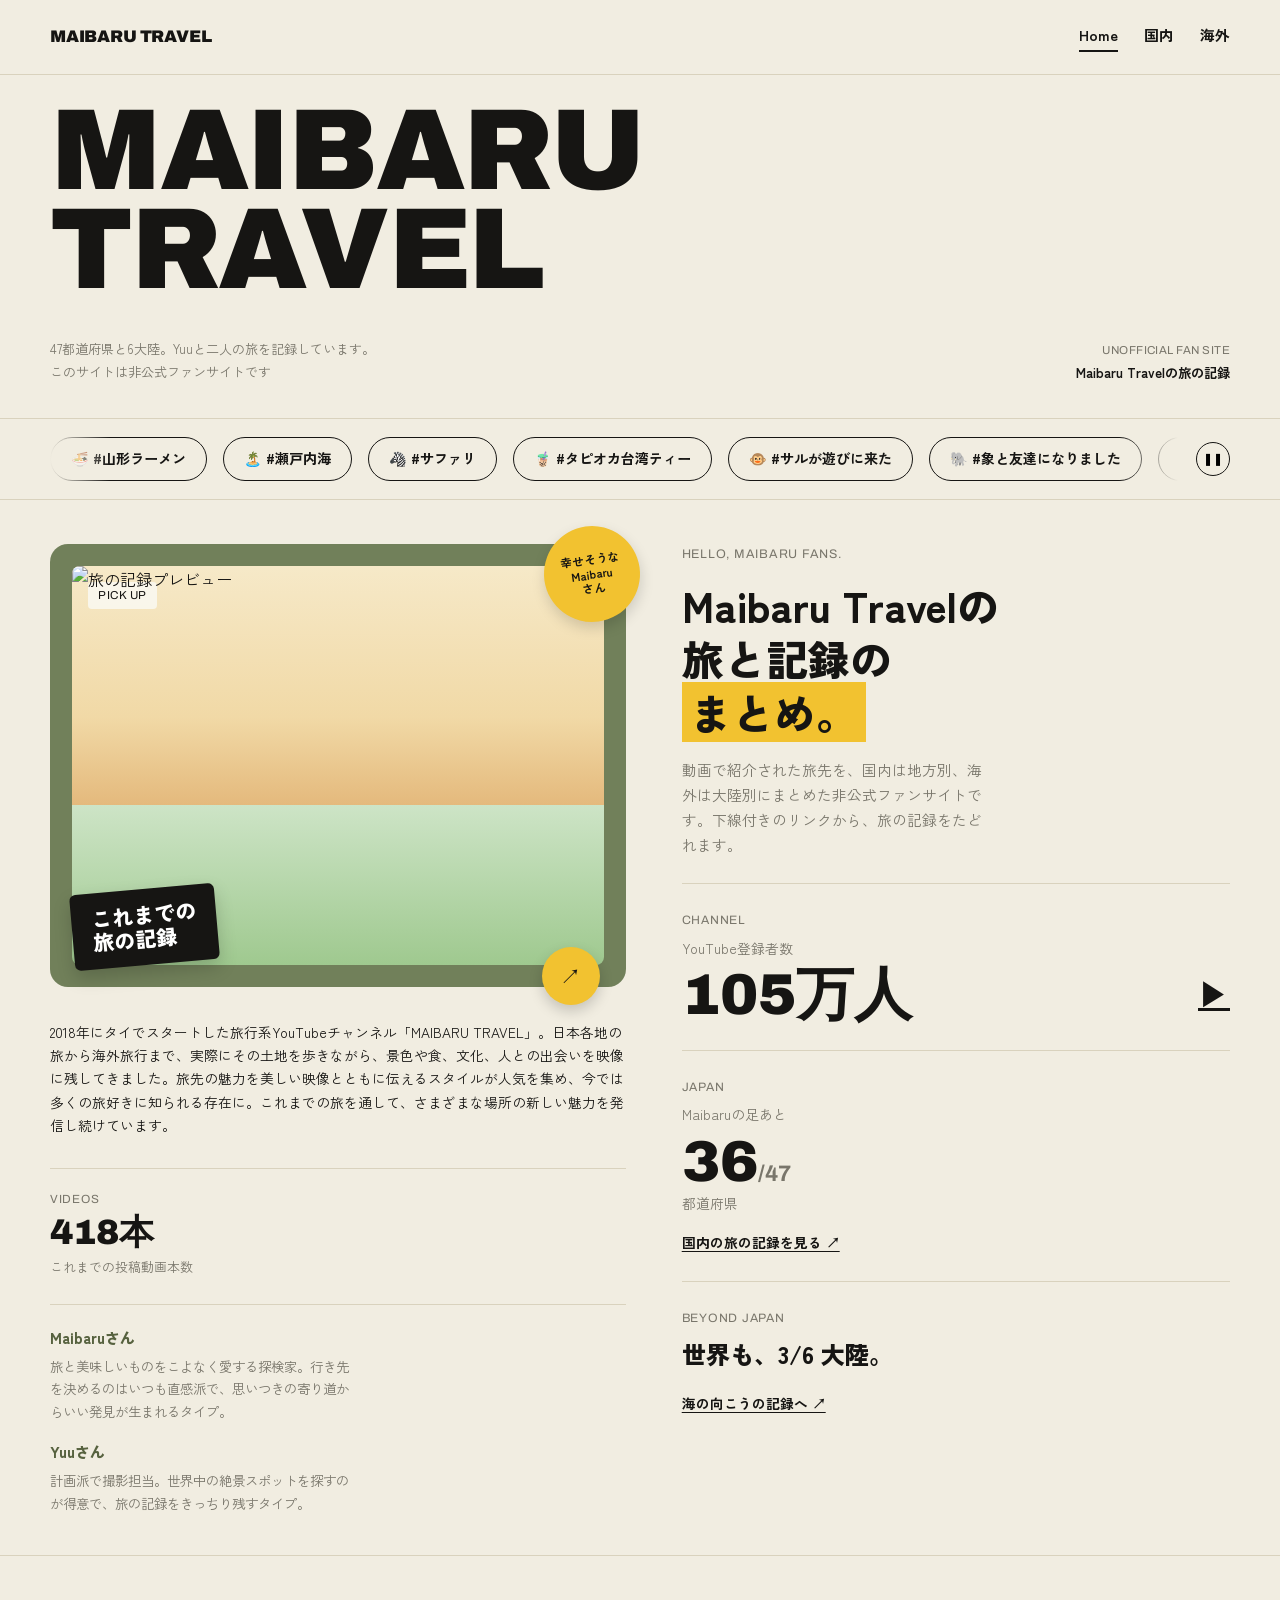
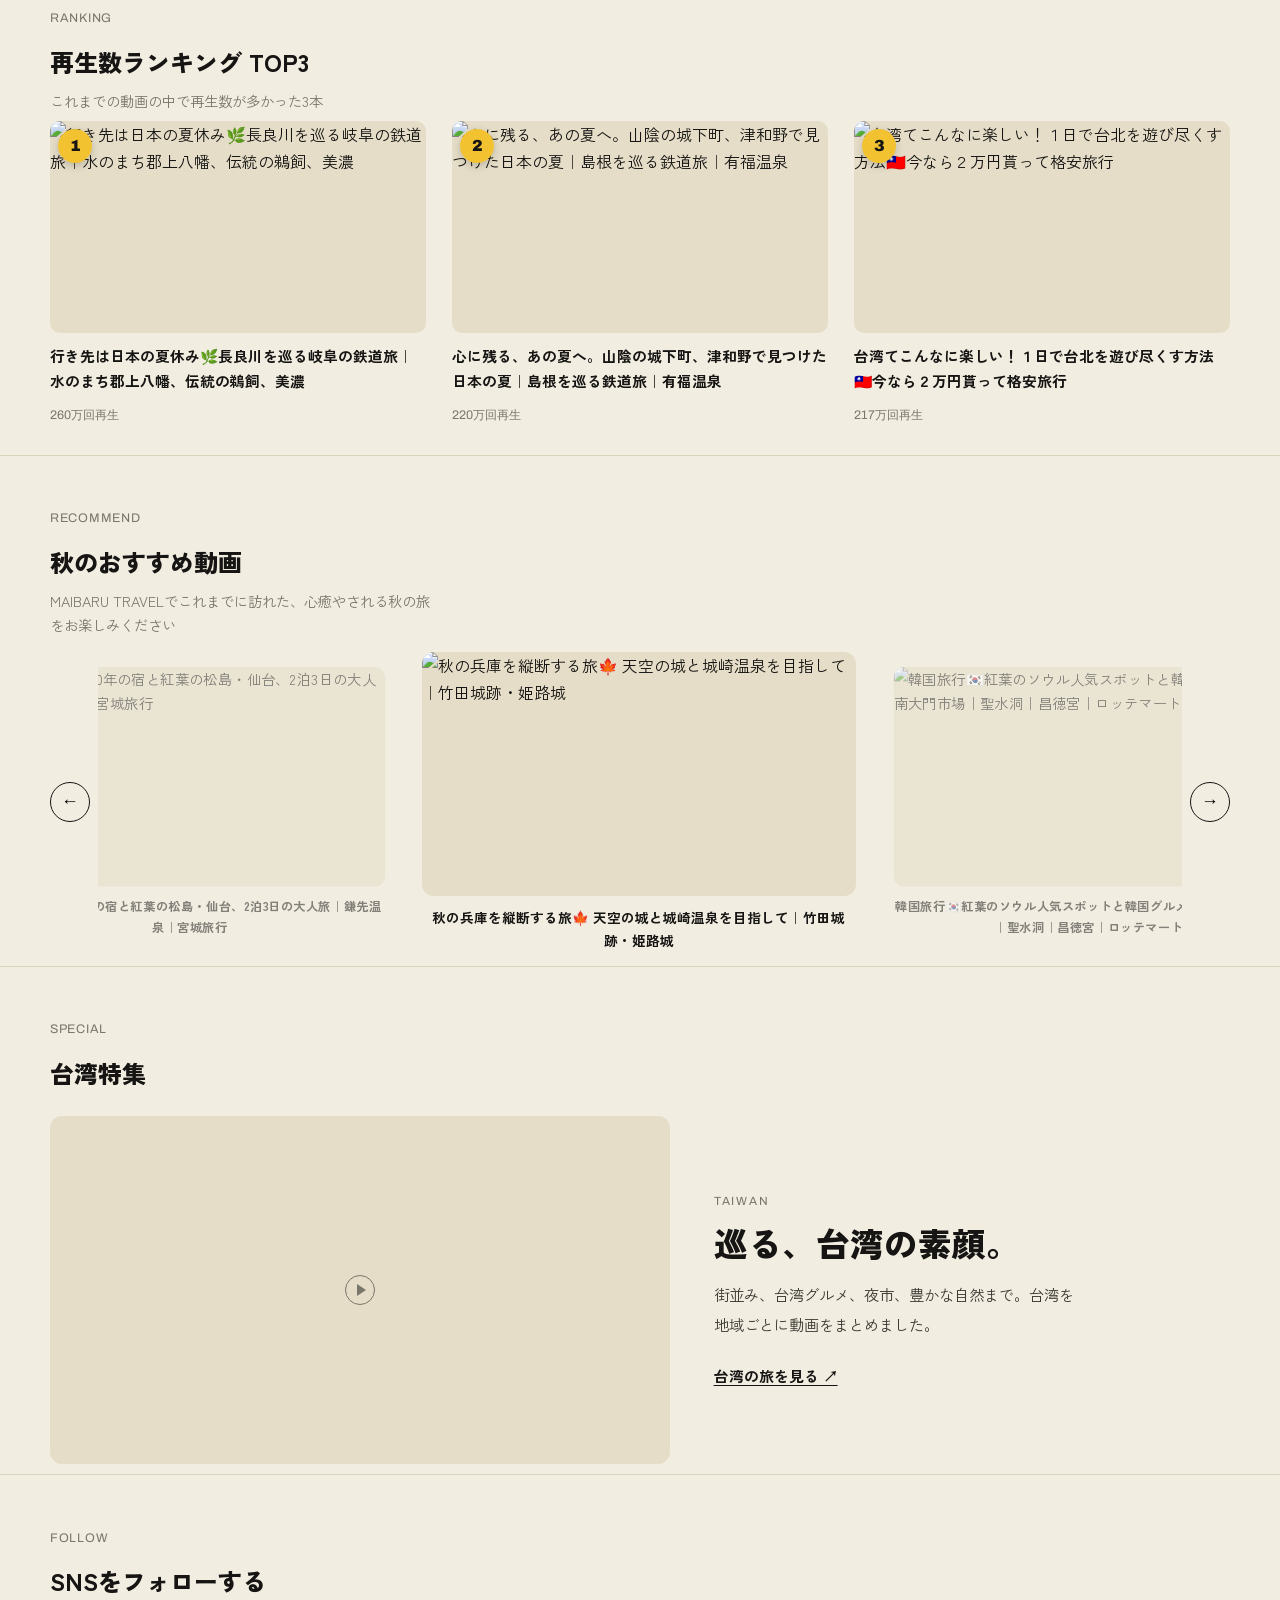
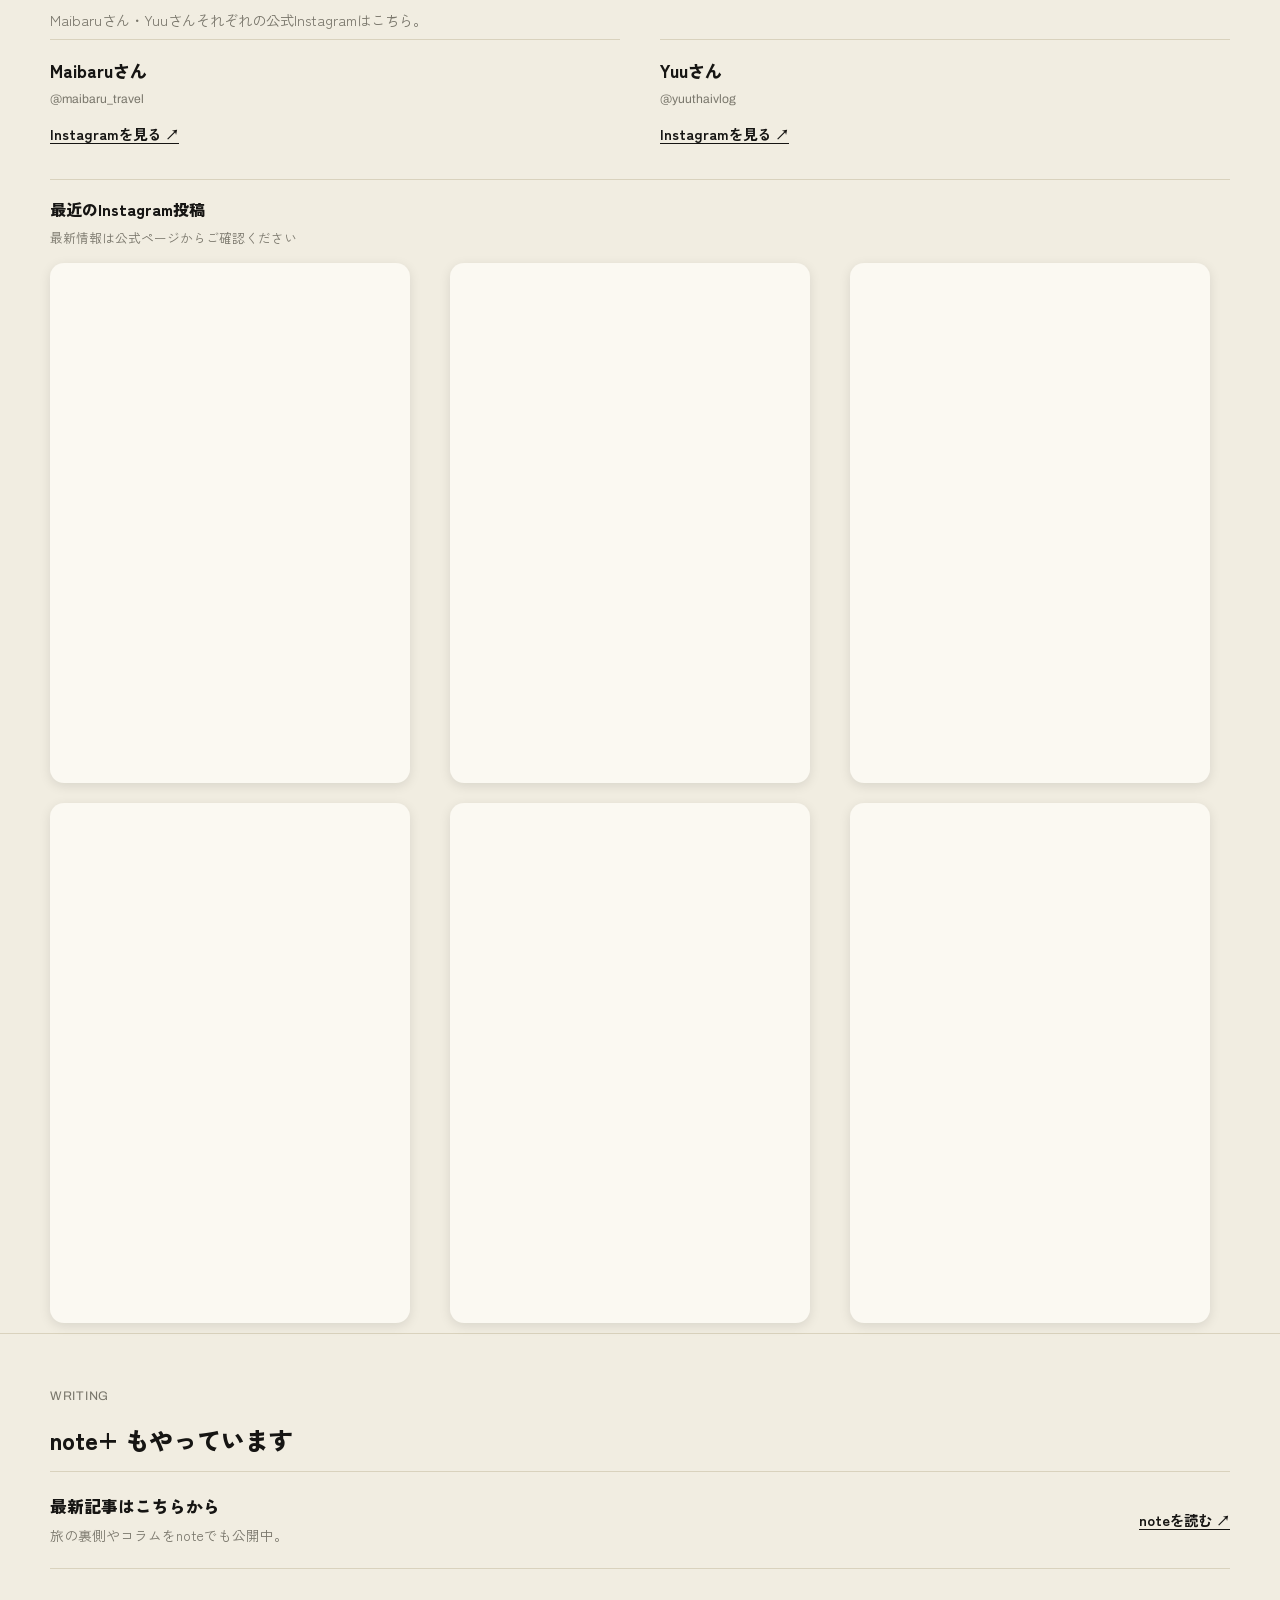
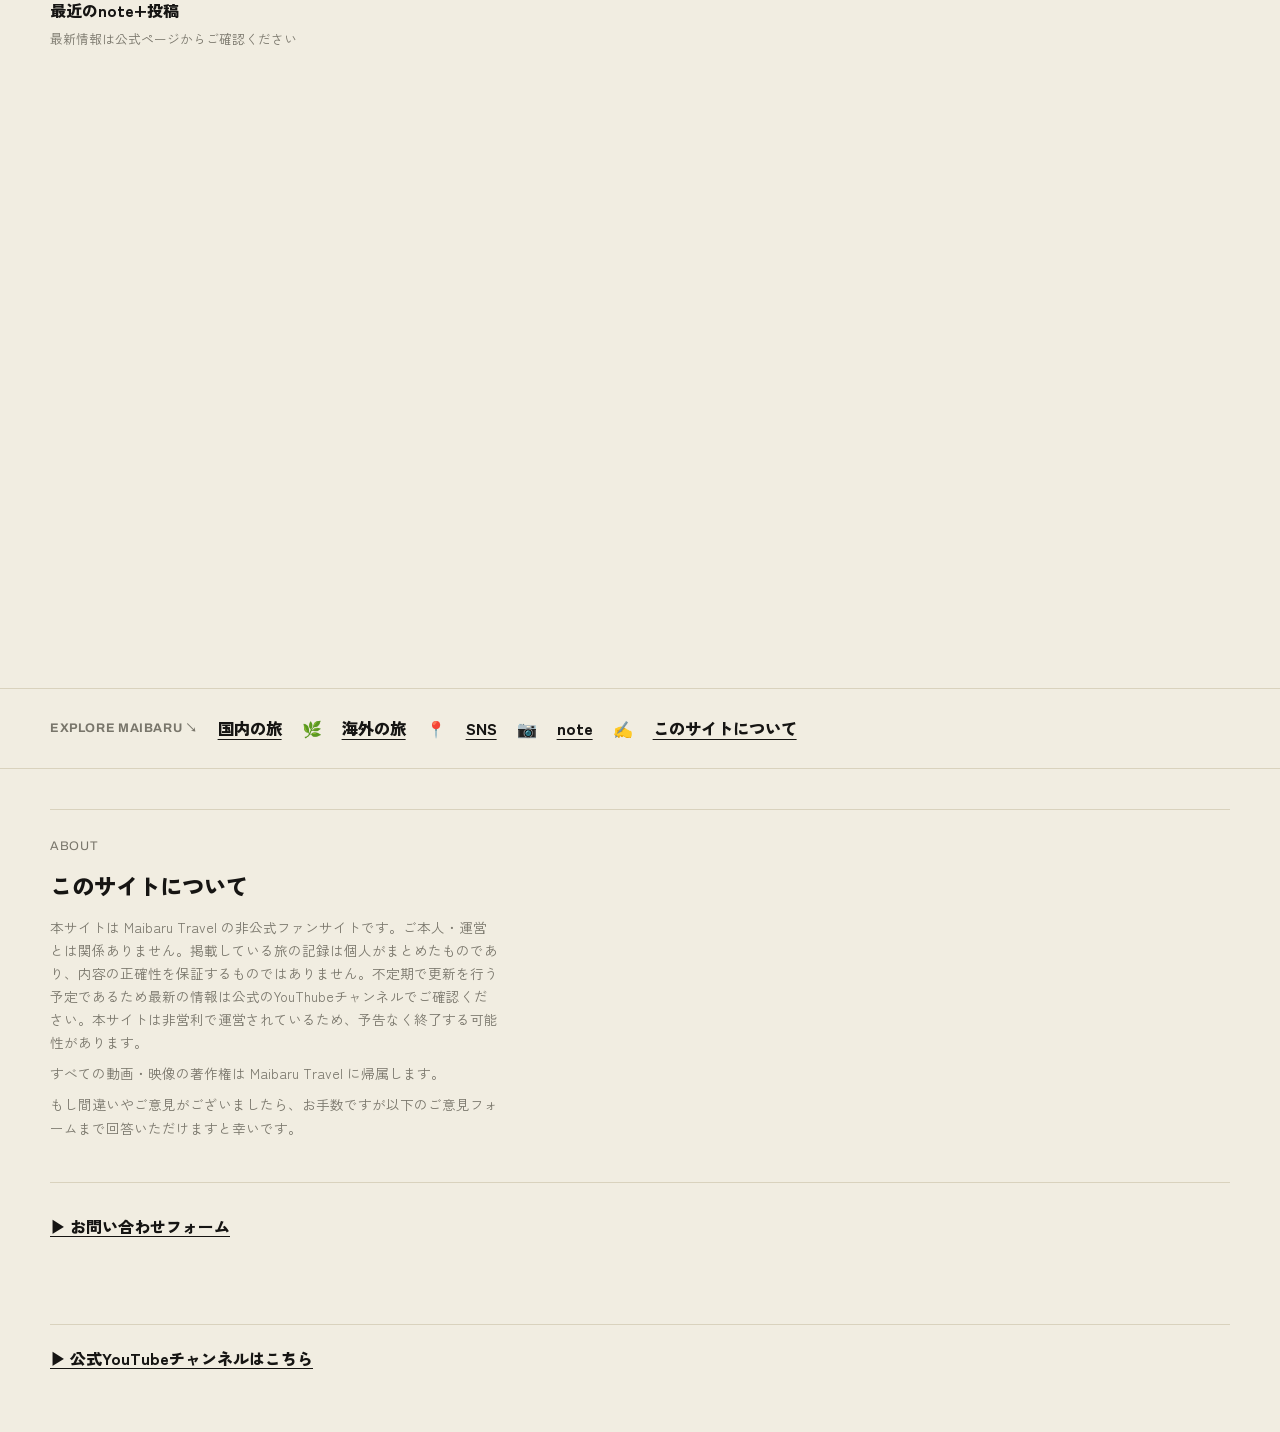
==== index.html @ 555cb186 "Add files via upload" ====
<!DOCTYPE html>
<html lang="ja">
<head>
<meta charset="UTF-8">
<meta name="viewport" content="width=device-width, initial-scale=1">
<title>MAIBARU TRAVEL｜非公式ファンサイト・旅の記録</title>
<link rel="preconnect" href="https://fonts.googleapis.com">
<link href="https://fonts.googleapis.com/css2?family=Archivo:wght@400;500;700;900&family=Zen+Kaku+Gothic+New:wght@400;500;700;900&display=swap" rel="stylesheet">
<link rel="stylesheet" href="style.css">
</head>
<body>

<div class="wrap sitebar">
  <a href="index.html" class="site-logo">MAIBARU TRAVEL</a>
  <nav class="site-links">
    <a href="index.html" class="active">Home</a>
    <a href="japan.html">国内</a>
    <a href="world.html">海外</a>
  </nav>
</div>
<hr class="rule">

<div class="wrap topbar">
  <h1 class="wordmark">MAIBARU<br>TRAVEL</h1>
  <div class="topbar-meta">
    <p>47都道府県と6大陸。Yuuと二人の旅を記録しています。<br>このサイトは非公式ファンサイトです</p>
    <p class="unofficial">UNOFFICIAL FAN SITE<b>Maibaru Travelの旅の記録</b></p>
  </div>
</div>
<hr class="rule">

<div class="wrap ticker-wrap">
  <div class="ticker-viewport">
    <div class="ticker-track" id="tickerTrack"></div>
  </div>
  <button class="ticker-pause" id="tickerPause" aria-label="スクロール一時停止">❚❚</button>
</div>
<hr class="rule">

<div class="wrap hero-grid">
  <div class="photo-col">
    <div class="photo-card">
      <div class="photo-illustration" id="heroMedia">
        <span class="photo-caption en">EXAMPLE / サンプル</span>
        <svg viewBox="0 0 400 300" xmlns="http://www.w3.org/2000/svg">
          <circle cx="330" cy="55" r="30" fill="#F6D77A" opacity=".9"/>
          <path d="M0,210 L70,150 L140,200 L210,140 L280,195 L400,150 L400,300 L0,300 Z" fill="#8FBD82"/>
          <path d="M0,235 L90,190 L180,230 L260,180 L400,220 L400,300 L0,300 Z" fill="#79A96C"/>
          <g transform="translate(70,90) rotate(18)">
            <path d="M0,10 L60,0 L90,4 L60,20 L0,10 Z" fill="#3A3A34"/>
            <path d="M30,6 L30,-14 L38,0 Z" fill="#3A3A34"/>
          </g>
          <path d="M75,96 C140,60 220,70 280,110" stroke="#3A3A34" stroke-width="2" stroke-dasharray="4 6" fill="none"/>
        </svg>
      </div>
      <span class="photo-tag">これまでの<br>旅の記録</span>
      <span class="photo-badge">幸せそうな<br>Maibaru<br>さん</span>
      <a class="photo-arrow" href="https://www.youtube.com/c/maibaru" target="_blank" rel="noopener">↗</a>
    </div>
    <p class="photo-link">2018年にタイでスタートした旅行系YouTubeチャンネル「MAIBARU TRAVEL」。日本各地の旅から海外旅行まで、実際にその土地を歩きながら、景色や食、文化、人との出会いを映像に残してきました。旅先の魅力を美しい映像とともに伝えるスタイルが人気を集め、今では多くの旅好きに知られる存在に。これまでの旅を通して、さまざまな場所の新しい魅力を発信し続けています。</p>

    <div class="fun-fact">
      <p class="fun-fact-kicker en">VIDEOS</p>
      <p class="fun-fact-num"><span id="videoCountDisplay" class="en">0</span></p>
      <p class="fun-fact-desc">これまでの投稿動画本数</p>
    </div>

    <div class="profile-block">
      <div class="profile-person">
        <p class="profile-name">Maibaruさん</p>
        <p class="profile-bio">旅と美味しいものをこよなく愛する探検家。行き先を決めるのはいつも直感派で、思いつきの寄り道からいい発見が生まれるタイプ。</p>
      </div>
      <div class="profile-person">
        <p class="profile-name">Yuuさん</p>
        <p class="profile-bio">計画派で撮影担当。世界中の絶景スポットを探すのが得意で、旅の記録をきっちり残すタイプ。</p>
      </div>
    </div>
  </div>

  <div class="hero-copy">
    <p class="eyebrow en">HELLO, MAIBARU FANS.</p>
    <h1>Maibaru Travelの<br>旅と記録の<br><mark>まとめ。</mark></h1>
    <p class="desc">動画で紹介された旅先を、国内は地方別、海外は大陸別にまとめた非公式ファンサイトです。下線付きのリンクから、旅の記録をたどれます。</p>
    <hr class="rule">
    <div class="stat-row">
      <div>
        <p class="stat-kicker en">CHANNEL</p>
        <p class="stat-sub">YouTube登録者数</p>
        <p class="stat-num" id="subscriberDisplay">-</p>
      </div>
      <a class="big-arrow en" href="https://www.youtube.com/c/maibaru" target="_blank" rel="noopener">▶</a>
    </div>
    <hr class="rule">
    <div class="stat-row">
      <div>
        <p class="stat-kicker en">JAPAN</p>
        <p class="stat-sub">Maibaruの足あと</p>
        <p class="stat-num"><span id="statPref">0</span><span class="stat-num-sub">/47</span></p>
        <p class="stat-unit">都道府県</p>
        <a class="stat-link" href="japan.html">国内の旅の記録を見る ↗</a>
      </div>
    </div>
    <hr class="rule">
    <div class="stat-row">
      <div>
        <p class="stat-kicker en">BEYOND JAPAN</p>
        <p class="stat-line">世界も、<span id="statContinent">0</span>/<span id="continentTotal">6</span> 大陸。</p>
        <a class="stat-link" href="world.html">海の向こうの記録へ ↗</a>
      </div>
    </div>
  </div>
</div>

<hr class="rule">
<div class="wrap" id="ranking" style="padding:40px 0 10px;">
  <p class="kicker en" style="font-family:'Archivo',sans-serif;font-size:.78rem;letter-spacing:.06em;color:var(--muted);">RANKING</p>
  <h2 style="font-weight:900;font-size:1.5rem;margin:8px 0 6px;">再生数ランキング TOP3</h2>
  <p style="font-size:.9rem;color:var(--muted);max-width:48ch;margin:0;">これまでの動画の中で再生数が多かった3本</p>
  <div class="ranking-grid" id="rankingGrid"></div>
</div>

<hr class="rule">
<div class="wrap" id="recommend" style="padding:40px 0 10px;">
  <p class="kicker en" style="font-family:'Archivo',sans-serif;font-size:.78rem;letter-spacing:.06em;color:var(--muted);">RECOMMEND</p>
  <h2 style="font-weight:900;font-size:1.5rem;margin:8px 0 6px;">秋のおすすめ動画</h2>
  <p style="font-size:.9rem;color:var(--muted);max-width:48ch;margin:0 0 4px;">MAIBARU TRAVELでこれまでに訪れた、心癒やされる秋の旅をお楽しみください</p>
  <div class="carousel">
    <button class="car-btn" id="carPrev" aria-label="前の動画へ">←</button>
    <div class="car-viewport"><div class="car-track" id="carTrack"></div></div>
    <button class="car-btn" id="carNext" aria-label="次の動画へ">→</button>
  </div>
</div>

<hr class="rule">
<div class="wrap" id="feature" style="padding:40px 0 10px;">
  <p class="kicker en" style="font-family:'Archivo',sans-serif;font-size:.78rem;letter-spacing:.06em;color:var(--muted);">SPECIAL</p>
  <h2 id="featureHeading" style="font-weight:900;font-size:1.5rem;margin:8px 0 6px;">台湾特集</h2>
  <a class="feature-card" id="featureCard" href="taiwan.html">
    <div class="feature-media" id="featureMedia"></div>
    <div class="feature-body">
      <p class="feature-kicker en">TAIWAN</p>
      <p class="feature-title" id="featureTitle"></p>
      <p class="feature-desc" id="featureDesc"></p>
      <span class="feature-cta" id="featureCta">台湾の旅を見る ↗</span>
    </div>
  </a>
</div>

<hr class="rule">
<div class="wrap" id="sns" style="padding:40px 0 10px;">
  <p class="kicker en" style="font-family:'Archivo',sans-serif;font-size:.78rem;letter-spacing:.06em;color:var(--muted);">FOLLOW</p>
  <h2 style="font-weight:900;font-size:1.5rem;margin:8px 0 6px;">SNSをフォローする</h2>
  <p style="font-size:.9rem;color:var(--muted);max-width:48ch;margin:0;">Maibaruさん・Yuuさんそれぞれの公式Instagramはこちら。</p>
  <div class="sns-row">
    <div class="sns-person">
      <p class="sns-name">Maibaruさん</p>
      <p class="sns-handle en">@maibaru_travel</p>
      <a class="sns-link" href="https://www.instagram.com/maibaru_travel/?hl=ja" target="_blank" rel="noopener">Instagramを見る ↗</a>
    </div>
    <div class="sns-person">
      <p class="sns-name">Yuuさん</p>
      <p class="sns-handle en">@yuuthaivlog</p>
      <a class="sns-link" href="https://www.instagram.com/yuuthaivlog/?hl=ja" target="_blank" rel="noopener">Instagramを見る ↗</a>
    </div>
  </div>

  <hr class="rule" style="margin:28px 0 16px;">
  <p style="font-weight:900;font-size:1rem;margin:0 0 4px;">最近のInstagram投稿</p>
  <p style="font-size:.8rem;color:var(--muted);margin:0 0 14px;">最新情報は公式ページからご確認ください</p>
  <div id="igPosts" class="ig-grid"></div>
</div>

<hr class="rule">
<div class="wrap" id="note" style="padding:40px 0 10px;">
  <p class="kicker en" style="font-family:'Archivo',sans-serif;font-size:.78rem;letter-spacing:.06em;color:var(--muted);">WRITING</p>
  <h2 style="font-weight:900;font-size:1.5rem;margin:8px 0 6px;">note+ もやっています</h2>
  <div class="note-block">
    <div>
      <p class="note-title">最新記事はこちらから</p>
      <p class="note-desc" id="noteDesc">旅の裏側やコラムをnoteでも公開中。</p>
    </div>
    <a class="note-cta" id="noteLink" href="https://note.com/maibaru55" target="_blank" rel="noopener">noteを読む ↗</a>
  </div>

  <p style="font-weight:900;font-size:1rem;margin:28px 0 4px;">最近のnote+投稿</p>
  <p style="font-size:.8rem;color:var(--muted);margin:0 0 14px;">最新情報は公式ページからご確認ください</p>
  <div id="notePosts" style="display:flex;flex-direction:column;gap:14px;"></div>
</div>

<hr class="rule">
<div class="wrap footer-nav">
  <span class="explore">EXPLORE MAIBARU ↘</span>
  <a href="japan.html">国内の旅</a><span class="dot">🌿</span>
  <a href="world.html">海外の旅</a><span class="dot">📍</span>
  <a href="#sns">SNS</a><span class="dot">📷</span>
  <a href="#note">note</a><span class="dot">✍️</span>
  <a href="#about">このサイトについて</a>
</div>
<hr class="rule">



<div class="wrap about-block" id="about">
  <hr class="rule" style="margin-bottom:26px;">
  <p class="en" style="font-family:'Archivo',sans-serif;font-size:.78rem;letter-spacing:.06em;color:var(--muted);">ABOUT</p>
  <h2 style="font-weight:900;font-size:1.4rem;margin:6px 0 12px;">このサイトについて</h2>
  <p>本サイトは Maibaru Travel の非公式ファンサイトです。ご本人・運営とは関係ありません。掲載している旅の記録は個人がまとめたものであり、内容の正確性を保証するものではありません。不定期で更新を行う予定であるため最新の情報は公式のYouThubeチャンネルでご確認ください。本サイトは非営利で運営されているため、予告なく終了する可能性があります。</p>
  <p>すべての動画・映像の著作権は Maibaru Travel に帰属します。</p>
  <p>もし間違いやご意見がございましたら、お手数ですが以下のご意見フォームまで回答いただけますと幸いです。<p>
</div>

<footer class="wrap site-footer">
  <hr class="rule" style="margin-bottom:30px;">
  <a class="official" href="https://forms.gle/ZWuy68pdvk6pm6pk9" target="_blank" rel="noopener">▶ お問い合わせフォーム</a>
</footer>

<footer class="wrap site-footer">
  <hr class="rule" style="margin-bottom:20px;">
  <a class="official" href="https://www.youtube.com/c/maibaru" target="_blank" rel="noopener">▶ 公式YouTubeチャンネルはこちら</a>
</footer>

<script src="data.js"></script>
<script src="app.js"></script>
<script async src="https://www.instagram.com/embed.js"></script>
</body>
</html>
---- style.css ----
:root{
  --bg:#F1EDE1;
  --card:#FBF9F2;
  --ink:#161513;
  --olive:#71805A;
  --olive-dark:#57623F;
  --yellow:#F2C230;
  --line:#D9D2BD;
  --muted:#79766B;
}
*{box-sizing:border-box;}
html{scroll-behavior:smooth;}
body{
  margin:0;
  background:var(--bg);
  color:var(--ink);
  font-family:'Zen Kaku Gothic New','Hiragino Sans',sans-serif;
  line-height:1.7;
  -webkit-font-smoothing:antialiased;
}
a{color:inherit;}
.wrap{max-width:1180px;margin:0 auto;padding:0 28px;}
hr.rule{border:none;border-top:1px solid var(--line);margin:0;}
.en{font-family:'Archivo',sans-serif;}

/* ---------- Site nav (all pages) ---------- */
.sitebar{
  display:flex;justify-content:space-between;align-items:center;
  padding:22px 0;flex-wrap:wrap;gap:10px;
}
.site-logo{
  font-family:'Archivo',sans-serif;font-weight:900;font-size:1.05rem;
  letter-spacing:-0.01em;text-decoration:none;
}
.site-links{display:flex;gap:26px;font-weight:700;font-size:.92rem;}
.site-links a{text-decoration:none;padding-bottom:3px;border-bottom:2px solid transparent;transition:transform .15s ease,border-color .2s ease,color .15s ease;display:inline-block;}
.site-links a.active{border-bottom-color:var(--ink);}
.site-links a:hover{color:var(--olive-dark);}
.site-links a:active{transform:scale(0.92);}

/* ---------- Top wordmark (home) ---------- */
.topbar{padding:26px 0 22px;}
.wordmark{
  font-family:'Archivo',sans-serif;font-weight:900;
  font-size:clamp(3rem,10vw,7.2rem);line-height:.86;letter-spacing:-0.02em;
  margin:0 0 26px;
}
.topbar-meta{
  display:flex;justify-content:space-between;align-items:flex-end;flex-wrap:wrap;gap:12px;
  font-size:.82rem;color:var(--muted);
}
.topbar-meta .unofficial{text-align:right;font-family:'Archivo',sans-serif;letter-spacing:.04em;font-size:.72rem;}
.topbar-meta .unofficial b{display:block;color:var(--ink);font-weight:700;letter-spacing:0;font-family:'Zen Kaku Gothic New',sans-serif;font-size:.82rem;margin-top:2px;}

/* ---------- Ticker ---------- */
.ticker-wrap{display:flex;align-items:center;gap:18px;padding:18px 0;}
.ticker-viewport{position:relative;overflow:hidden;flex:1;min-width:0;}
.ticker-viewport::before,.ticker-viewport::after{
  content:"";position:absolute;top:0;bottom:0;width:60px;z-index:2;pointer-events:none;
}
.ticker-viewport::before{left:0;background:linear-gradient(90deg,var(--bg),transparent);}
.ticker-viewport::after{right:0;background:linear-gradient(270deg,var(--bg),transparent);}
.ticker-track{display:flex;gap:0;width:max-content;animation:scroll 26s linear infinite;}
.ticker-track.paused{animation-play-state:paused;}
@keyframes scroll{from{transform:translateX(0);}to{transform:translateX(-50%);}}
.ticker-group{display:flex;gap:16px;padding-right:16px;}
.pill{display:inline-flex;align-items:center;gap:8px;border:1.5px solid var(--ink);border-radius:999px;padding:9px 20px;font-weight:700;font-size:.88rem;white-space:nowrap;color:inherit;text-decoration:none;background:var(--bg);}
.pill[href]:hover{background:var(--yellow);}
.ticker-pause{position:relative;z-index:3;flex:0 0 auto;width:34px;height:34px;border-radius:50%;border:1.5px solid var(--ink);background:var(--bg);display:flex;align-items:center;justify-content:center;cursor:pointer;font-size:.75rem;}

/* ---------- Hero (home) ---------- */
.hero-grid{display:grid;grid-template-columns:1.05fr 1fr;gap:56px;padding:44px 0 40px;align-items:start;}
@media (max-width:860px){.hero-grid{grid-template-columns:1fr;}}
.photo-col{display:flex;flex-direction:column;}
.fun-fact{
  margin-top:30px;
  border-top:1px solid var(--line);
  padding-top:20px;
}
.fun-fact-kicker{font-family:'Archivo',sans-serif;font-size:.74rem;letter-spacing:.06em;color:var(--muted);margin:0 0 6px;}
.fun-fact-num{font-family:'Archivo',sans-serif;font-weight:900;font-size:2.2rem;line-height:1;margin:0 0 6px;}
.fun-fact-num .fun-fact-unit{font-family:'Zen Kaku Gothic New',sans-serif;font-weight:700;font-size:1.1rem;color:var(--muted);margin-left:4px;}
.fun-fact-desc{font-size:.8rem;color:var(--muted);margin:0;max-width:34ch;}

.profile-block{margin-top:26px;border-top:1px solid var(--line);padding-top:20px;display:flex;flex-direction:column;gap:16px;}
.profile-person{}
.profile-name{font-weight:900;font-size:.95rem;margin:0 0 4px;color:var(--olive-dark);}
.profile-bio{font-size:.84rem;color:var(--muted);margin:0;max-width:44ch;}
.photo-card{position:relative;background:var(--olive);border-radius:18px;padding:22px;}
.photo-illustration{position:relative;border-radius:8px;overflow:hidden;aspect-ratio:4/3;background:linear-gradient(180deg,#F6E9C8 0%,#F1D9A6 38%,#E4B97C 60%,#CDE4C6 60%,#9FC98F 100%);}
.photo-illustration svg{position:absolute;inset:0;width:100%;height:100%;}
.photo-illustration .hero-frame{
  position:absolute;top:0;left:0;width:100%;height:100%;border:0;
  pointer-events:none;transform:translateX(-300%);
}
.photo-illustration .hero-frame.active{transform:translateX(0);}
/* サムネイル画像版：クロスフェードで切り替え */
.photo-illustration img.hero-frame{
  object-fit:cover;transform:none;opacity:0;transition:opacity .8s ease;
}
.photo-illustration img.hero-frame.active{transform:none;opacity:1;}
.photo-caption{position:absolute;top:16px;left:16px;font-family:'Archivo',sans-serif;font-size:.72rem;letter-spacing:.05em;color:var(--ink);background:rgba(251,249,242,.85);padding:4px 10px;border-radius:4px;}
.photo-tag{position:absolute;bottom:22px;left:22px;background:var(--ink);color:#fff;padding:14px 20px;border-radius:6px;transform:rotate(-5deg);font-weight:900;font-size:1.3rem;line-height:1.15;box-shadow:0 8px 18px rgba(0,0,0,.18);}
.photo-badge{position:absolute;top:-18px;right:-14px;width:96px;height:96px;border-radius:50%;background:var(--yellow);display:flex;align-items:center;justify-content:center;text-align:center;font-weight:700;font-size:.72rem;line-height:1.3;transform:rotate(-8deg);box-shadow:0 6px 14px rgba(0,0,0,.15);}
.photo-arrow{position:absolute;bottom:-18px;right:26px;width:58px;height:58px;border-radius:50%;background:var(--yellow);display:flex;align-items:center;justify-content:center;font-size:1.3rem;text-decoration:none;box-shadow:0 6px 14px rgba(0,0,0,.18);transition:transform .15s ease;}
.photo-arrow:hover{transform:scale(1.06) rotate(8deg);}
.photo-link{margin:34px 0 0;font-size:.86rem;}
.photo-link a{text-decoration:underline;text-underline-offset:3px;font-weight:700;}

.hero-copy .eyebrow{font-family:'Archivo',sans-serif;font-size:.78rem;letter-spacing:.06em;color:var(--muted);margin:0 0 14px;}
.hero-copy h1{font-size:clamp(1.9rem,3.6vw,2.6rem);font-weight:900;line-height:1.28;margin:0 0 18px;}
.hero-copy h1 mark{background:var(--yellow);color:var(--ink);padding:0 8px;box-decoration-break:clone;-webkit-box-decoration-break:clone;}
.hero-copy .desc{font-size:.92rem;color:var(--muted);max-width:38ch;margin:0 0 26px;}
.stat-row{display:flex;justify-content:space-between;align-items:flex-end;padding:26px 0;gap:16px;}
.stat-kicker{font-family:'Archivo',sans-serif;font-size:.76rem;letter-spacing:.06em;color:var(--muted);margin:0 0 6px;}
.stat-sub{font-size:.86rem;color:var(--muted);margin:0 0 6px;}
.stat-num{font-family:'Archivo',sans-serif;font-weight:900;font-size:clamp(2.6rem,5vw,3.6rem);line-height:1;margin:0;}
.stat-num .stat-num-sub{font-size:1.4rem;font-weight:700;color:var(--muted);}
.stat-unit{font-size:.86rem;color:var(--muted);margin:2px 0 12px;}
.stat-line{font-weight:900;font-size:1.5rem;margin:6px 0 14px;}
.stat-link{display:inline-block;font-size:.85rem;font-weight:700;text-decoration:underline;text-underline-offset:3px;transition:transform .18s ease,color .15s ease;}
.stat-link:hover{color:var(--olive-dark);transform:translateY(-3px) scale(1.06);}
.stat-link:active{transform:translateY(-1px) scale(1.02);}
.big-arrow{font-size:2rem;flex:0 0 auto;}

/* ---------- Footer nav row ---------- */
.footer-nav{display:flex;flex-wrap:wrap;align-items:center;gap:20px;padding:26px 0;font-weight:900;font-size:1.02rem;}
.footer-nav .explore{font-family:'Archivo',sans-serif;font-weight:700;font-size:.78rem;letter-spacing:.05em;color:var(--muted);}
.footer-nav a{text-decoration:underline;text-underline-offset:4px;display:inline-block;transition:transform .15s ease,color .15s ease;}
.footer-nav a:hover{color:var(--olive-dark);}
.footer-nav a:active{transform:scale(0.92);}
.footer-nav .dot{font-size:1rem;}

/* ---------- How-to box ---------- */
.howto-wrap{padding:26px 0 6px;}
details{background:var(--card);border:1.5px dashed var(--olive);border-radius:12px;padding:16px 20px;font-size:.86rem;color:var(--ink);}
details summary{cursor:pointer;font-weight:700;}
details ul{margin:10px 0 0;padding-left:20px;}
details code{background:var(--bg);padding:1px 6px;border-radius:4px;}

/* ---------- Ranking TOP3 ---------- */
.ranking-grid{display:grid;grid-template-columns:repeat(auto-fit,minmax(190px,1fr));gap:26px;padding:8px 0 6px;}
.ranking-card{position:relative;display:block;text-decoration:none;color:var(--ink);}
.rank-badge{position:absolute;top:8px;left:8px;background:var(--yellow);color:var(--ink);font-weight:900;font-size:1rem;width:34px;height:34px;border-radius:50%;display:flex;align-items:center;justify-content:center;z-index:2;box-shadow:0 3px 8px rgba(0,0,0,.18);}
.ranking-thumb{width:100%;aspect-ratio:16/9;object-fit:cover;border-radius:10px;background:#e5ddc7;display:block;transition:transform .2s ease;}
.ranking-card:hover .ranking-thumb,.ranking-card:active .ranking-thumb{transform:scale(1.06);}
.ranking-thumb-placeholder{display:flex;align-items:center;justify-content:center;color:var(--muted);}
.ranking-title{font-weight:700;font-size:.92rem;margin:10px 0 2px;}
.ranking-views{font-size:.78rem;color:var(--muted);}

/* ---------- Recommended carousel ---------- */
.carousel{position:relative;display:flex;align-items:center;gap:8px;padding:10px 0 4px;}
.car-viewport{overflow:hidden;flex:1;min-width:0;}
.car-track{display:flex;gap:16px;transition:transform .5s ease;}
.car-slide{
  flex:0 0 66%;
  box-sizing:border-box;
  text-decoration:none;
  color:var(--ink);
  opacity:.5;
  transform:scale(.9);
  transition:opacity .4s ease, transform .4s ease;
}
.car-slide.active{opacity:1;transform:scale(1);}
@media (min-width:700px){.car-slide{flex:0 0 40%;}}
.car-thumb{width:100%;aspect-ratio:16/9;object-fit:cover;border-radius:12px;background:#e5ddc7;display:block;transition:transform .2s ease;}
.car-slide:hover .car-thumb,.car-slide:active .car-thumb{transform:scale(1.06);}
.car-thumb-placeholder{display:flex;align-items:center;justify-content:center;color:var(--muted);}
.car-title{font-size:.85rem;font-weight:700;margin:10px 0 0;text-align:center;}
.car-btn{flex:0 0 auto;width:40px;height:40px;border-radius:50%;border:1.5px solid var(--ink);background:var(--bg);font-size:1.1rem;cursor:pointer;display:flex;align-items:center;justify-content:center;}
.car-btn:hover{background:var(--yellow);}

/* ---------- note block ---------- */
.note-block{border-top:1px solid var(--line);border-bottom:1px solid var(--line);padding:20px 0;margin:10px 0;display:flex;justify-content:space-between;align-items:center;flex-wrap:wrap;gap:14px;}
.note-block .note-title{font-weight:900;font-size:1.05rem;margin:0 0 4px;}
.note-block .note-desc{font-size:.86rem;color:var(--muted);margin:0;}
.note-block a.note-cta{font-size:.9rem;font-weight:700;text-decoration:underline;text-underline-offset:3px;white-space:nowrap;display:inline-block;transition:transform .18s ease,color .15s ease;}
.note-block a.note-cta:hover{color:var(--olive-dark);transform:translateY(-3px) scale(1.06);}
.note-block a.note-cta:active{transform:translateY(-1px) scale(1.02);}

/* ---------- Instagram埋め込みカード（サイズ統一） ---------- */
.ig-grid{display:grid;grid-template-columns:repeat(auto-fit,minmax(300px,1fr));gap:20px;align-items:start;}
.ig-card{
  width:100%;max-width:360px;height:520px;
  overflow-y:auto;overflow-x:hidden;
  border-radius:14px;
  background:var(--card);
  box-shadow:0 3px 12px rgba(0,0,0,.10);
  scrollbar-width:thin;
}
.ig-card::-webkit-scrollbar{width:6px;}
.ig-card::-webkit-scrollbar-thumb{background:var(--line);border-radius:3px;}
.ig-card iframe{width:100% !important;}

/* ---------- 台湾特集（おすすめ動画の下） ---------- */
.feature-card{
  display:grid;grid-template-columns:1.2fr 1fr;gap:44px;align-items:center;
  margin-top:22px;text-decoration:none;color:inherit;
}
.feature-media{
  position:relative;aspect-ratio:16/9;overflow:hidden;
  border-radius:12px;background:#e5ddc7;
}
.feature-img{
  position:absolute;inset:0;width:100%;height:100%;display:block;
  opacity:0;transition:opacity .5s ease, transform .5s ease;   /* 読み込みが終わってからふわっと表示 */
}
.feature-media.ready .feature-img{opacity:1;}
.feature-card:hover .feature-media.ready .feature-img{transform:scale(1.04);}
.feature-ph{
  position:absolute;inset:0;display:flex;align-items:center;justify-content:center;
  color:var(--muted);
}
.feature-kicker{
  font-family:'Archivo',sans-serif;font-size:.74rem;letter-spacing:.16em;
  color:var(--muted);margin:0 0 8px;
}
.feature-title{
  font-weight:900;font-size:clamp(1.5rem,3vw,2.1rem);line-height:1.4;
  margin:0 0 14px;
}
.feature-desc{font-size:.96rem;line-height:1.95;color:#3d3b34;margin:0 0 22px;max-width:46ch;}
.feature-cta{
  display:inline-block;font-size:.92rem;font-weight:700;
  text-decoration:underline;text-underline-offset:3px;
  transition:transform .18s ease,color .15s ease;
}
.feature-card:hover .feature-cta{color:var(--olive-dark);transform:translateY(-3px) scale(1.06);}
.feature-card:active .feature-cta{transform:translateY(-1px) scale(1.02);}
.feature-card:focus-visible{outline:2px solid var(--olive);outline-offset:8px;border-radius:12px;}
@media (max-width:760px){
  .feature-card{grid-template-columns:1fr;gap:20px;}
}

/* ---------- SNS / follow section ---------- */
.sns-row{display:flex;gap:40px;flex-wrap:wrap;padding:6px 0 4px;}
.sns-person{flex:1 1 220px;border-top:1px solid var(--line);padding-top:16px;}
.sns-name{font-weight:900;font-size:1.08rem;margin:0 0 4px;}
.sns-handle{font-family:'Archivo',sans-serif;font-size:.76rem;color:var(--muted);margin:0 0 10px;}
.sns-link{font-size:.9rem;font-weight:700;text-decoration:underline;text-underline-offset:3px;display:inline-block;transition:transform .18s ease,color .15s ease;}
.sns-link:hover{color:var(--olive-dark);transform:translateY(-3px) scale(1.06);}
.sns-link:active{transform:translateY(-1px) scale(1.02);}

/* ---------- Inner page header (国内 / 海外) ---------- */
.page-head{padding:46px 0 8px;}
.page-head .kicker{font-family:'Archivo',sans-serif;font-size:.78rem;letter-spacing:.06em;color:var(--muted);}
.page-head h1{font-size:clamp(2.1rem,6vw,3.2rem);font-weight:900;margin:8px 0 14px;line-height:1.15;}
.page-head p{color:var(--muted);max-width:52ch;font-size:.95rem;margin:0 0 14px;}
.page-stat{font-family:'Archivo',sans-serif;font-weight:900;font-size:1.05rem;}
.page-stat span{color:var(--olive-dark);}

/* ---------- 都道府県・国 選択モーダル ---------- */
.modal-overlay{
  position:fixed;inset:0;
  background:rgba(22,21,19,.55);
  display:none;align-items:center;justify-content:center;
  z-index:80;padding:20px;
}
.modal-overlay.open{display:flex;}
.modal-box{
  background:var(--card);
  border-radius:22px;
  max-width:560px;width:100%;
  max-height:82vh;overflow-y:auto;
  padding:26px;
  position:relative;
  box-shadow:0 24px 60px rgba(0,0,0,.28);
}
.modal-close{
  position:absolute;top:14px;right:14px;
  width:34px;height:34px;border-radius:50%;
  border:1.5px solid var(--ink);background:var(--card);
  font-size:1.05rem;cursor:pointer;line-height:1;
}
.modal-close:hover{background:var(--yellow);}
.modal-title{font-weight:900;font-size:1.2rem;margin:0 0 16px;padding-right:34px;}
.modal-video-row{
  display:flex;gap:16px;align-items:center;
  border-top:1px solid var(--line);padding:16px 0;
}
.modal-video-row:first-child{border-top:none;padding-top:0;}
.modal-thumb-btn{
  flex:0 0 150px;padding:0;border:none;background:none;cursor:pointer;
}
.modal-thumb{
  width:150px;aspect-ratio:16/9;object-fit:cover;
  border-radius:10px;background:#e5ddc7;display:block;
}
.modal-thumb-placeholder{
  display:flex;align-items:center;justify-content:center;
  color:var(--muted);
}
.modal-video-title{font-weight:700;font-size:.95rem;}

/* サムネイル未設定時の再生ボタン（CSS図形のみ。画像・絵文字・SVGは使わない） */
.ph-circle{
  display:inline-flex;align-items:center;justify-content:center;
  width:30px;height:30px;border-radius:50%;
  border:1.6px solid currentColor;
  box-sizing:border-box;
  flex:none;
}
.ph-triangle{
  width:0;height:0;
  border-top:6px solid transparent;
  border-bottom:6px solid transparent;
  border-left:9px solid currentColor;
  margin-left:3px;
  flex:none;
}
@media (max-width:520px){
  .modal-thumb-btn,.modal-thumb{flex-basis:110px;width:110px;}
}

/* ---------- Inner page header map illustration ---------- */
.page-head-grid{display:grid;grid-template-columns:1.25fr 1fr;gap:32px;align-items:center;}
@media (max-width:760px){.page-head-grid{grid-template-columns:1fr;}}
.map-frame{
  position:relative;
  background:var(--olive);
  border-radius:18px;
  padding:18px;
  display:flex;align-items:center;justify-content:center;
  aspect-ratio:4/3;
}
.map-frame svg{width:100%;height:100%;}
/* data.js の pageImages で画像を指定した時：サンプルのイラストは最初から隠す（一瞬見えてしまうのを防ぐ） */
.map-frame.has-photo svg{display:none;}
/* 画像を指定した時は、オリーブ色の背景（額縁）と余白をなくして、画像だけを表示する */
.map-frame.has-photo{background:transparent;padding:0;}
.map-photo{
  position:absolute;left:0;top:0;
  width:100%;height:100%;
  border-radius:14px;display:block;
  opacity:0;transition:opacity .45s ease;   /* 読み込みが終わってからふわっと表示 */
}
.map-frame.photo-ready .map-photo{opacity:1;}

/* ---------- Region / country list ---------- */
section.list-section{padding:30px 0 10px;}
.region-row{border-top:1px solid var(--line);padding:22px 4px;display:flex;gap:28px;flex-wrap:wrap;}
.region-row:last-child{border-bottom:1px solid var(--line);}
.region-name-col{flex:0 0 168px;min-width:168px;}
.region-name{font-weight:900;font-size:1.02rem;}
.region-count{font-size:.74rem;color:var(--muted);margin-top:4px;font-family:'Archivo',sans-serif;}
.item-list{flex:1 1 320px;display:flex;flex-wrap:wrap;gap:8px 20px;align-items:flex-start;}
.item-wrap{display:flex;flex-direction:column;align-items:flex-start;}
.item{font-size:.95rem;background:none;border:none;padding:0;font-family:'Zen Kaku Gothic New',sans-serif;cursor:default;transition:transform .15s ease;display:inline-block;}
.item.visited{font-weight:700;text-decoration:underline;text-underline-offset:3px;cursor:pointer;color:var(--ink);}
.item.visited:hover,.item.visited:active{color:var(--olive-dark);transform:scale(1.12);}
.item.visited::after{content:" \2197";font-weight:400;}
.item.multi::after{content:" \25be";font-weight:400;}
.item.unvisited{color:var(--muted);}
.video-drop{display:none;flex-direction:column;gap:4px;margin:8px 0 2px 2px;padding-left:10px;border-left:2px solid var(--olive);}
.item-wrap.open .video-drop{display:flex;}
.video-drop a{font-size:.82rem;color:var(--olive-dark);text-decoration:underline;text-underline-offset:2px;}

/* ---------- About / footer ---------- */
.about-block{padding:40px 0 10px;}
.about-block p{font-size:.85rem;color:var(--muted);max-width:56ch;margin:0 0 8px;}
footer.site-footer{padding:24px 0 60px;}
footer.site-footer a.official{font-weight:900;text-decoration:underline;text-underline-offset:3px;}

@media (max-width:600px){
  .wrap{padding:0 20px;}
  .region-name-col{flex-basis:100%;min-width:0;}
}

/* =====================================================================
   スマホ用レイアウト（画面幅 600px 以下のみ）
   ※ すべて @media の中に書いているので、デスクトップ表示には一切影響しません
   ===================================================================== */
@media (max-width:600px){
  html{-webkit-text-size-adjust:100%;text-size-adjust:100%;}
  body{overflow-x:hidden;-webkit-tap-highlight-color:rgba(242,194,48,.25);}
  .wrap{padding:0 18px;}

  /* --- サイトナビ --- */
  .sitebar{padding-top:14px;padding-bottom:14px;flex-wrap:nowrap;gap:8px;}
  .site-logo{font-size:.95rem;white-space:nowrap;}
  .site-links{gap:16px;font-size:.88rem;}
  .site-links a{padding:6px 0 3px;}

  /* --- ホーム：ワードマーク --- */
  .topbar{padding-top:18px;padding-bottom:16px;}
  .wordmark{font-size:15vw;margin:0 0 18px;}
  .topbar-meta{flex-direction:column;align-items:flex-start;gap:10px;font-size:.78rem;}
  .topbar-meta .unofficial{text-align:left;}

  /* --- 横スクロールのタグ --- */
  .ticker-wrap{gap:10px;padding-top:14px;padding-bottom:14px;}
  .ticker-viewport::before,.ticker-viewport::after{width:24px;}
  .pill{padding:8px 16px;font-size:.82rem;}
  .ticker-pause{width:36px;height:36px;}

  /* --- ホーム：ヒーロー --- */
  .hero-grid{gap:34px;padding-top:28px;padding-bottom:28px;}
  .photo-card{padding:12px;border-radius:14px;}
  .photo-tag{bottom:16px;left:16px;padding:9px 13px;font-size:1rem;}
  .photo-badge{top:-14px;right:0;width:78px;height:78px;font-size:.62rem;}
  .photo-arrow{width:48px;height:48px;font-size:1.1rem;right:18px;bottom:-16px;}
  .photo-caption{top:10px;left:10px;font-size:.62rem;padding:3px 8px;}
  .photo-link{margin-top:28px;font-size:.84rem;line-height:1.85;}
  .fun-fact{margin-top:24px;}
  .fun-fact-num{font-size:2rem;}
  .profile-block{margin-top:22px;}
  .profile-bio{max-width:none;}
  .hero-copy h1{font-size:1.75rem;}
  .hero-copy .desc{max-width:none;margin-bottom:18px;}
  .stat-row{padding:20px 0;}
  .stat-num{font-size:2.8rem;}
  .stat-line{font-size:1.3rem;}
  .stat-link{padding:6px 0;}

  /* --- セクション見出し（index.html のインライン padding を上書き） --- */
  #ranking,#recommend,#feature,#sns,#note{padding:32px 18px 6px !important;}   /* インラインの padding が左右の余白を消しているので復活させる */
  #ranking h2,#recommend h2,#feature h2,#sns h2,#note h2{font-size:1.3rem !important;}

  /* --- ランキング：横並びのコンパクトな行に --- */
  .ranking-grid{grid-template-columns:1fr;gap:16px;padding:10px 0 4px;}
  .ranking-card{
    display:grid;grid-template-columns:132px 1fr;column-gap:14px;
    grid-template-rows:1fr 1fr;align-items:center;
  }
  .ranking-card .ranking-thumb{grid-column:1;grid-row:1 / span 2;border-radius:8px;}
  .ranking-card .ranking-title{grid-column:2;grid-row:1;align-self:end;margin:0 0 3px;font-size:.88rem;line-height:1.5;}
  .ranking-card .ranking-views{grid-column:2;grid-row:2;align-self:start;}
  .rank-badge{top:5px;left:5px;width:28px;height:28px;font-size:.88rem;}

  /* --- おすすめ動画カルーセル：ボタンを画像の上に重ねて幅を広く --- */
  .carousel{gap:0;padding:12px 0 4px;margin:0 -18px;}   /* 画面の端まで使う */
  .car-slide{flex-basis:78%;}
  .car-track{gap:12px;}
  .car-btn{
    position:absolute;z-index:3;top:calc(100vw * .78 * .5625 / 2 - 6px);   /* 画像の縦中央（スライド幅=画面幅の78%、16:9） */
    width:36px;height:36px;font-size:1rem;
    background:rgba(241,237,225,.92);box-shadow:0 2px 8px rgba(0,0,0,.18);
  }
  #carPrev{left:6px;}
  #carNext{right:6px;}
  .car-title{font-size:.82rem;}

  /* --- 台湾特集 --- */
  .feature-card{gap:16px;margin-top:16px;}
  .feature-desc{font-size:.9rem;line-height:1.85;margin-bottom:14px;}
  .feature-cta{padding:6px 0;}

  /* --- SNS --- */
  .sns-row{gap:22px;}
  .sns-person{flex-basis:100%;}
  .sns-link{padding:6px 0;}
  .ig-grid{grid-template-columns:minmax(0,1fr);gap:16px;justify-items:center;}
  .ig-card{max-width:100%;height:480px;}

  /* --- note --- */
  .note-block{flex-direction:column;align-items:flex-start;}
  .note-block a.note-cta{padding:6px 0;}

  /* --- フッターのナビ --- */
  .footer-nav{gap:10px 14px;padding-top:20px;padding-bottom:20px;font-size:.95rem;}
  .footer-nav .explore{flex-basis:100%;}
  .footer-nav a{padding:4px 0;}

  /* --- 国内 / 海外ページ --- */
  .page-head{padding-top:26px;padding-bottom:4px;}
  .page-head-grid{gap:20px;}
  .page-head h1{margin:6px 0 10px;}
  .page-head p{font-size:.9rem;max-width:none;}
  .map-frame{border-radius:14px;}
  section.list-section{padding:18px 18px 6px;}
  .region-row{padding:18px 2px;gap:10px;}
  .region-name-col{display:flex;align-items:baseline;gap:10px;}
  .region-count{margin-top:0;}
  .item-list{flex-basis:100%;gap:4px 18px;}
  .item{font-size:.95rem;padding:7px 0;}            /* 指でタップしやすい高さ */
  .item.visited:hover,.item.visited:active{transform:none;}
  .video-drop{margin:2px 0 6px 2px;gap:2px;}
  .video-drop a{font-size:.86rem;padding:6px 0;}

  /* --- モーダル --- */
  .modal-overlay{padding:14px;align-items:flex-end;}
  .modal-box{border-radius:20px;padding:20px 18px 22px;max-height:86vh;max-height:86dvh;}
  .modal-close{top:10px;right:10px;width:38px;height:38px;}
  .modal-title{font-size:1.1rem;margin-bottom:12px;}
  .modal-video-row{gap:12px;padding:12px 0;}
  .modal-video-title{font-size:.9rem;line-height:1.5;}

  /* --- フッター --- */
  .about-block{padding-top:30px;}
  footer.site-footer{padding:18px 18px 44px;}
  footer.site-footer a.official{display:inline-block;padding:6px 0;}
}

/* さらに小さい画面（〜360px） */
@media (max-width:360px){
  .wrap{padding:0 14px;}
  .site-links{gap:12px;font-size:.82rem;}
  .ranking-card{grid-template-columns:112px 1fr;column-gap:10px;}
  .carousel{margin:0 -14px;}
  section.list-section,footer.site-footer{padding-left:14px;padding-right:14px;}
  #ranking,#recommend,#feature,#sns,#note{padding-left:14px !important;padding-right:14px !important;}
  .modal-thumb-btn,.modal-thumb{flex-basis:96px;width:96px;}
}
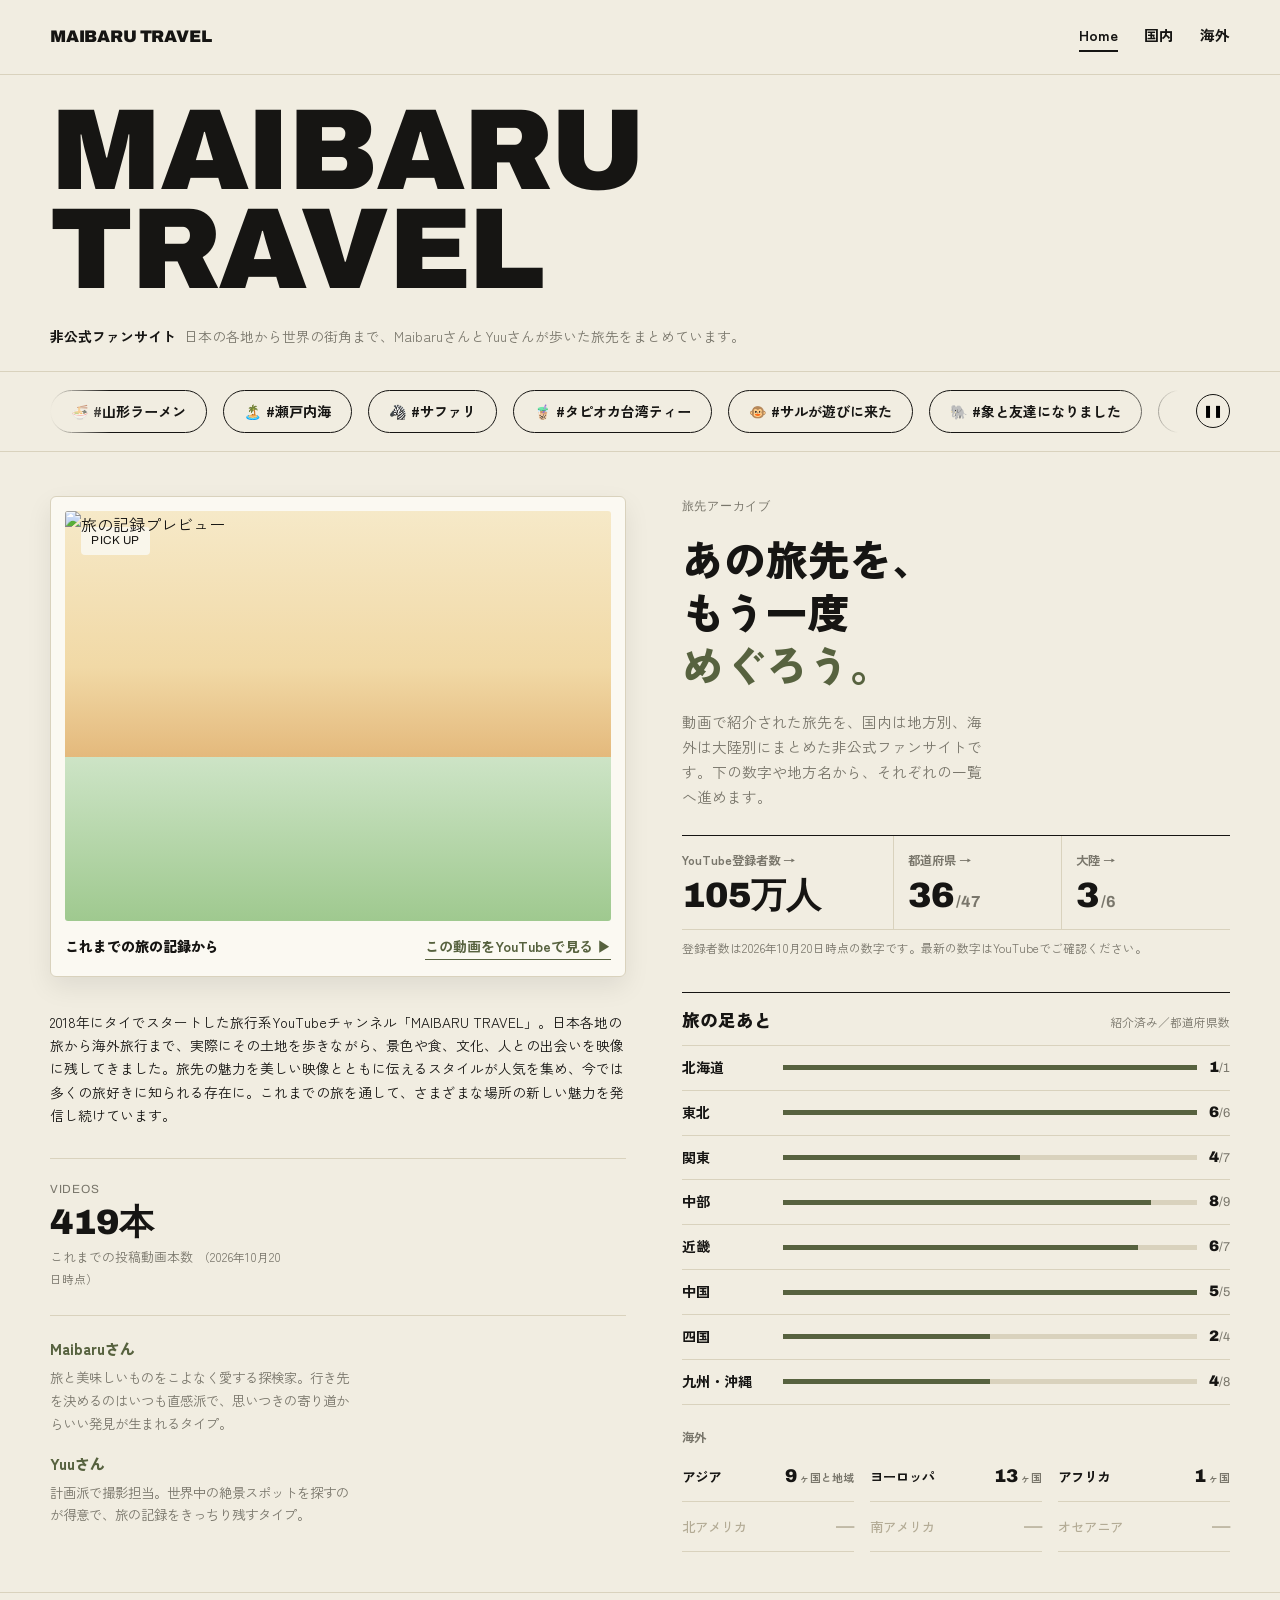
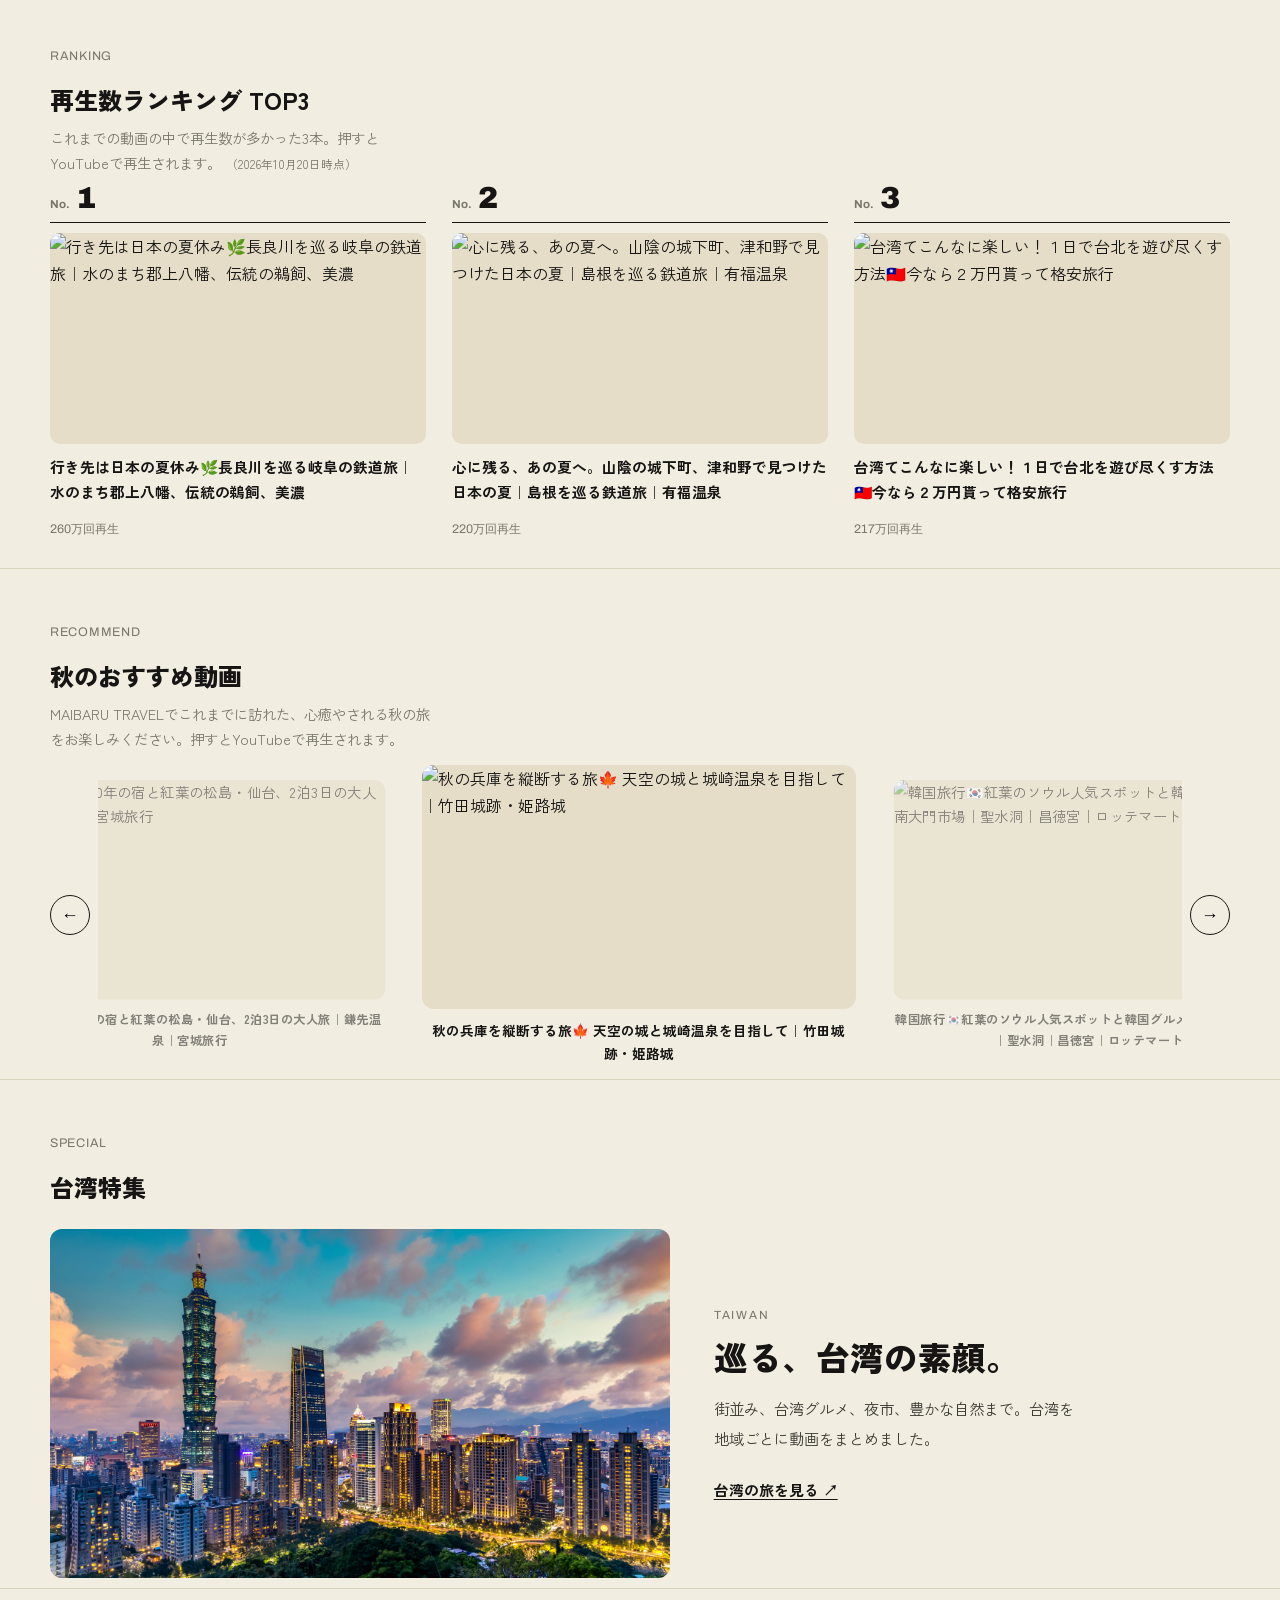
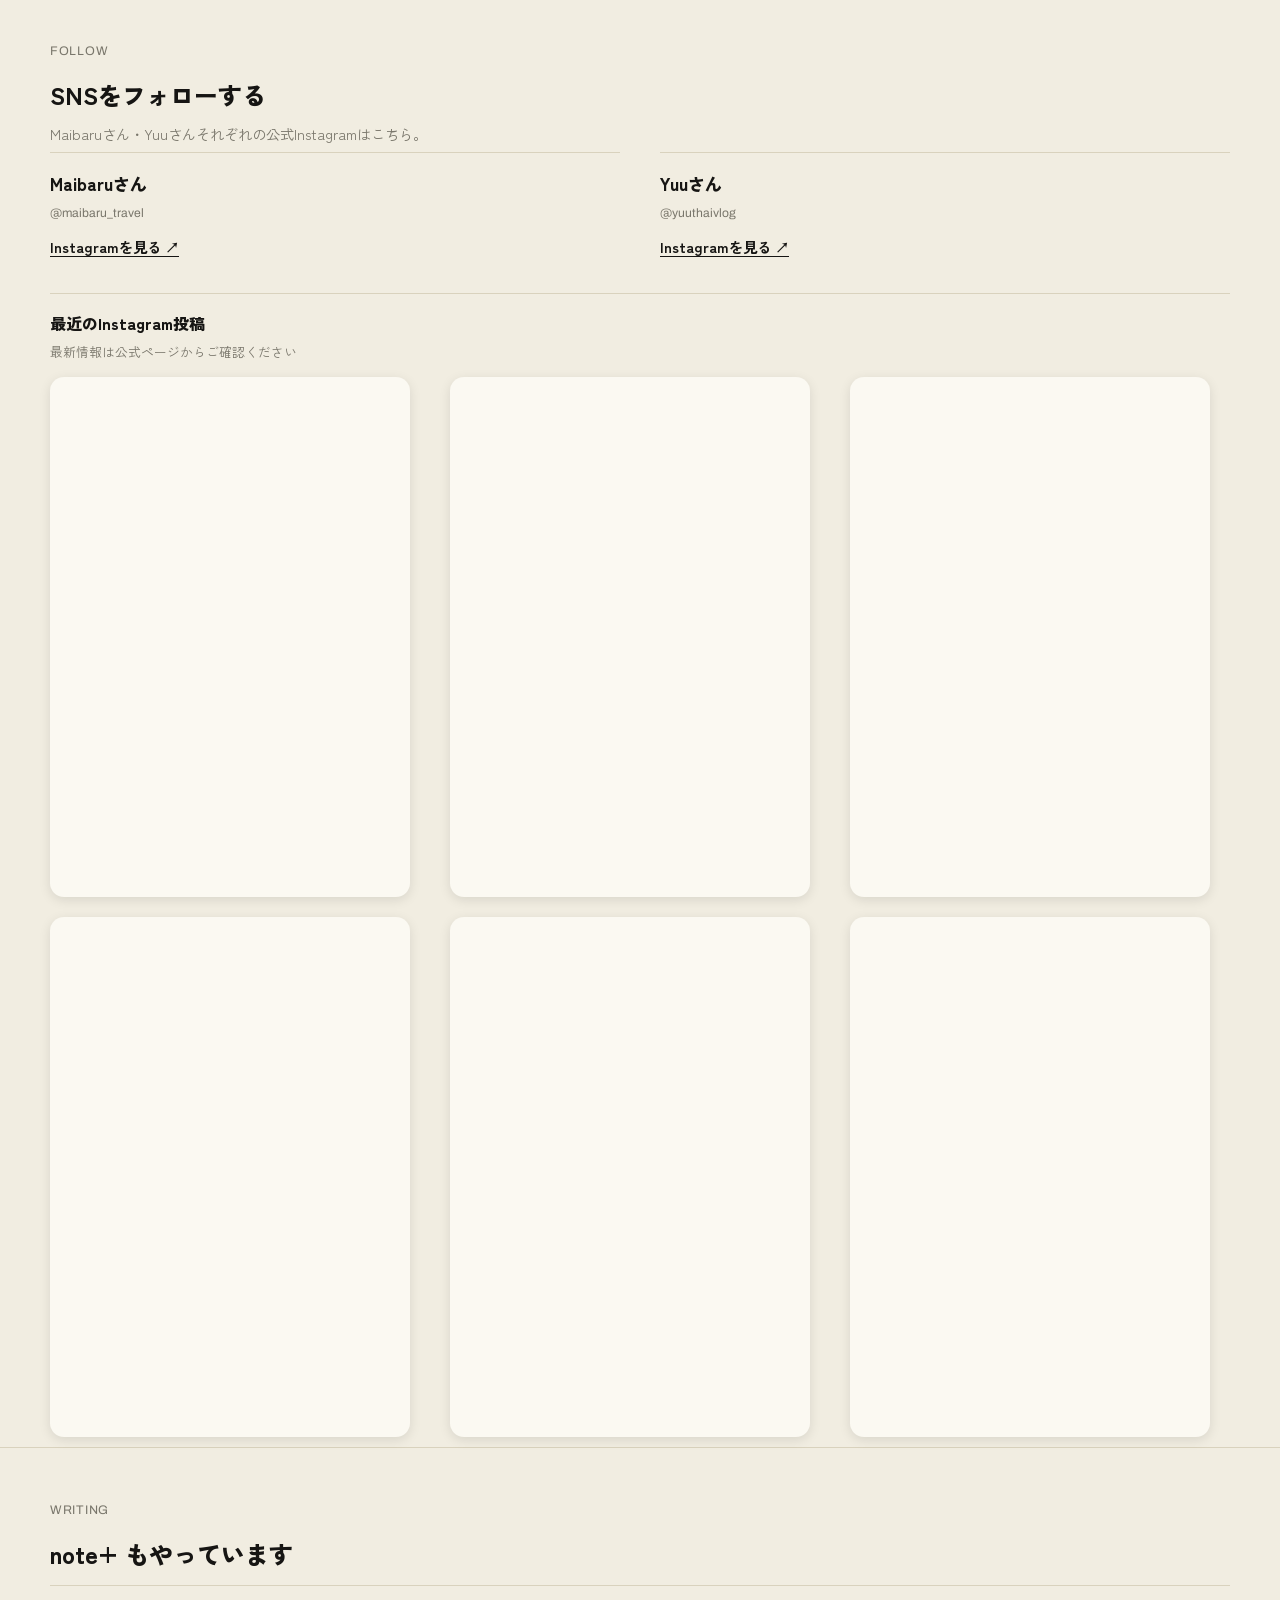
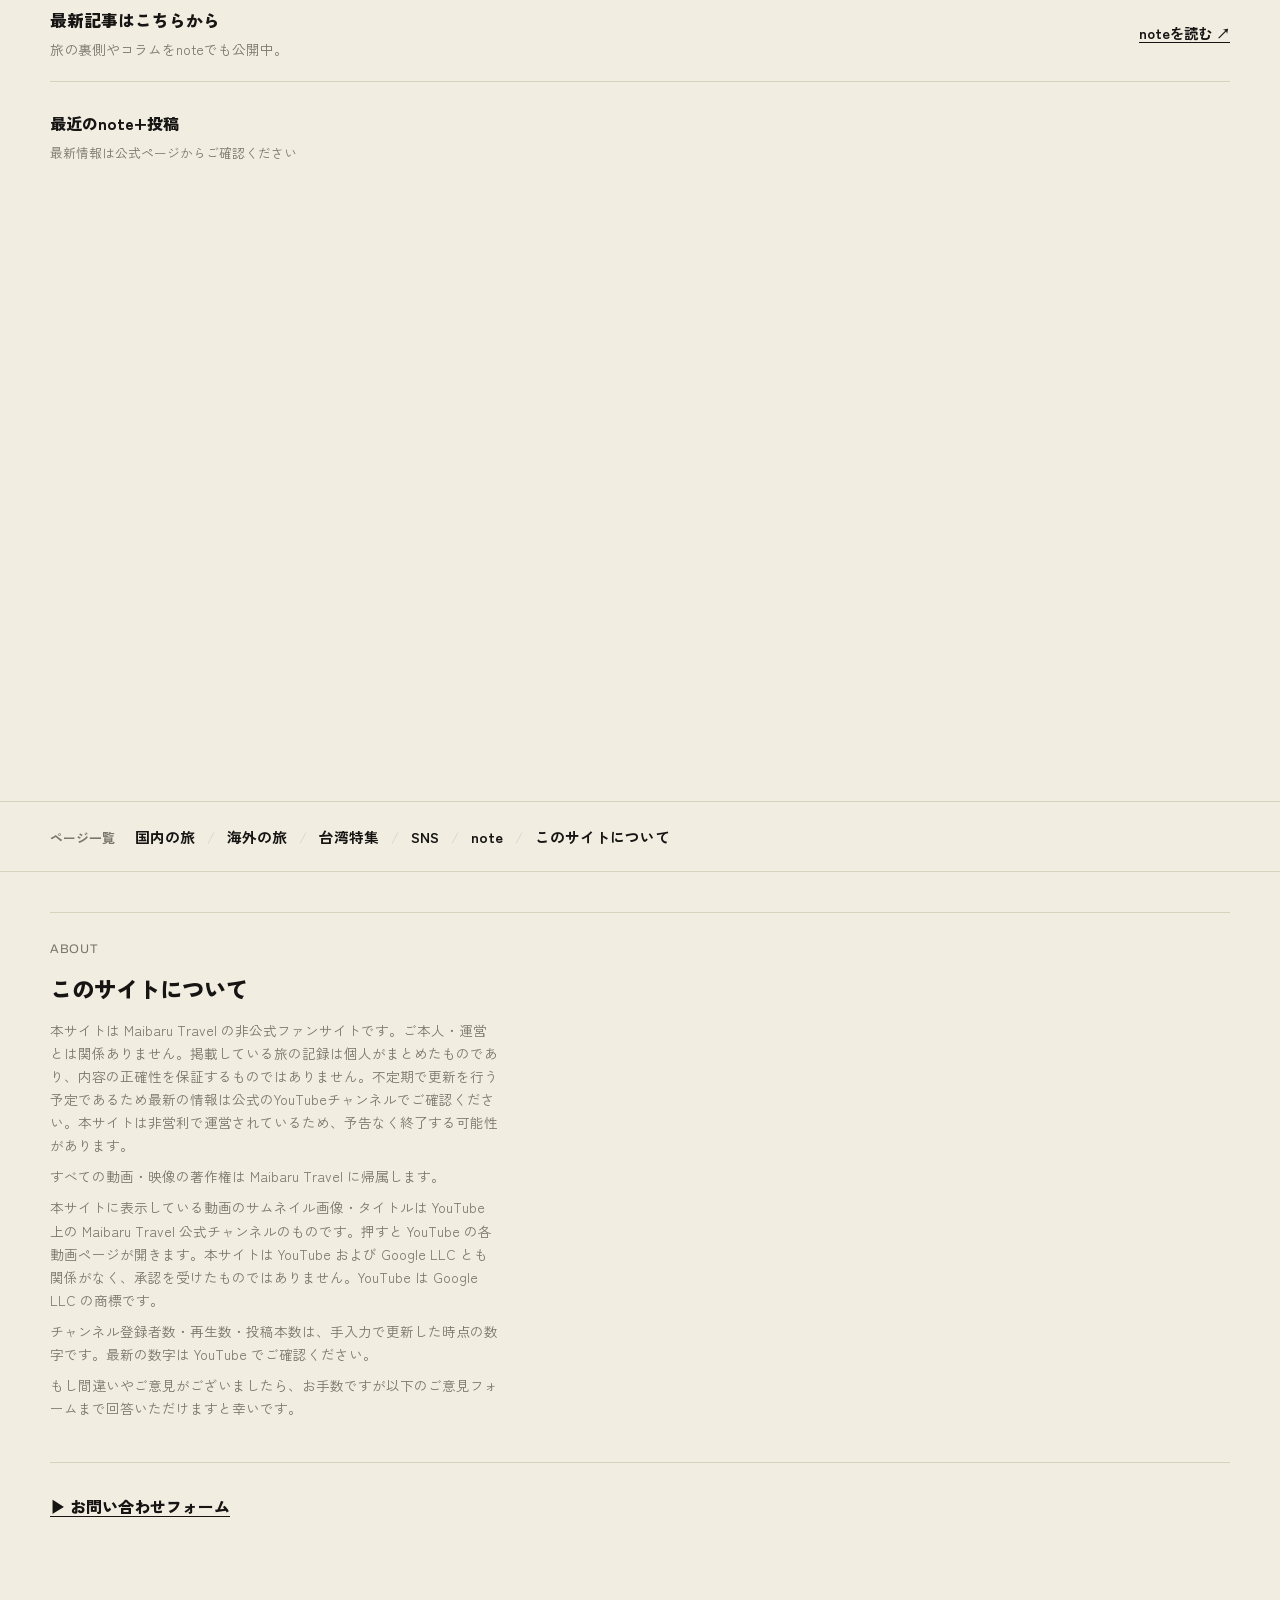
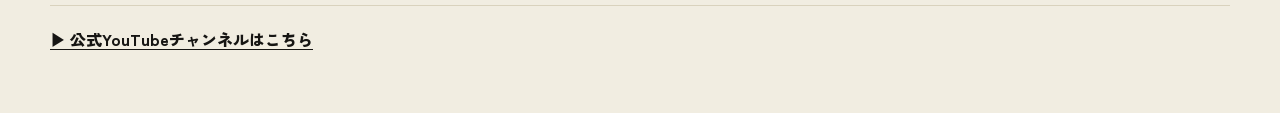
==== commit b41b23e9: "Update index.html" ====
--- a/index.html
+++ b/index.html
@@ -7,6 +7,144 @@
 <link rel="preconnect" href="https://fonts.googleapis.com">
 <link href="https://fonts.googleapis.com/css2?family=Archivo:wght@400;500;700;900&family=Zen+Kaku+Gothic+New:wght@400;500;700;900&display=swap" rel="stylesheet">
 <link rel="stylesheet" href="style.css">
+<style>
+/* =====================================================================
+   トップページ専用の見た目（style.css より後に読み込むので、こちらが優先されます）
+   国内・海外・台湾ページには影響しません
+   ===================================================================== */
+
+/* ---------- ロゴ下の説明 ---------- */
+.topbar-note{margin:0;font-size:.86rem;color:var(--muted);}
+.topbar-note b{color:var(--ink);font-weight:700;margin-right:.6em;}
+
+/* ---------- 写真（ポラロイド風のカード） ---------- */
+.photo-card{
+  background:var(--card);border:1px solid var(--line);border-radius:6px;
+  padding:14px 14px 16px;box-shadow:0 10px 26px rgba(0,0,0,.08);
+}
+.photo-illustration{border-radius:3px;}
+.photo-foot{
+  display:flex;justify-content:space-between;align-items:center;gap:12px;flex-wrap:wrap;
+  margin-top:14px;font-size:.88rem;
+}
+.photo-foot span{font-weight:900;}
+.photo-foot a{font-weight:700;color:var(--olive-dark);text-decoration:none;border-bottom:1px solid currentColor;}
+.photo-foot a:hover{color:var(--ink);}
+
+/* ---------- 大見出し ---------- */
+.hero-copy h1 .accent{color:var(--olive-dark);}
+
+/* 左の写真の列と高さを揃える（右下に空きを作らない） */
+.hero-grid{align-items:stretch;}
+.hero-copy{display:flex;flex-direction:column;}
+
+/* ---------- 数字（箱にせず、罫線で区切った表のように） ---------- */
+.stats{
+  display:grid;grid-template-columns:1.25fr 1fr 1fr;
+  border-top:1.5px solid var(--ink);border-bottom:1px solid var(--line);
+}
+.stat{
+  display:flex;flex-direction:column;gap:6px;
+  padding:14px 14px 16px;border-left:1px solid var(--line);
+  text-decoration:none;color:var(--ink);
+}
+.stat:first-child{border-left:none;padding-left:0;}
+.st-label{font-size:.78rem;color:var(--muted);font-weight:700;}
+.st-label::after{content:" →";transition:margin .2s ease;}
+.stat:hover .st-label{color:var(--olive-dark);}
+.stat:hover .st-label::after{margin-left:4px;}
+.st-num{font-family:'Archivo',sans-serif;font-weight:900;font-size:2.2rem;line-height:1;white-space:nowrap;}
+.st-num small{font-size:1rem;color:var(--muted);font-weight:700;margin-left:2px;}
+
+/* ---------- 旅の足あと（1都道府県＝1つの丸） ---------- */
+.footprint{flex:1;display:flex;flex-direction:column;margin-top:34px;}
+.fp-head{
+  display:flex;justify-content:space-between;align-items:baseline;gap:10px;flex-wrap:wrap;
+  padding:12px 0 10px;border-top:1.5px solid var(--ink);
+}
+.fp-title{margin:0;font-weight:900;font-size:1.1rem;}
+.fp-legend{margin:0;font-size:.74rem;color:var(--muted);display:flex;align-items:center;gap:6px;}
+.fp-legend i{margin-left:8px;}
+.fp-japan{flex:1;display:flex;flex-direction:column;}
+.fp-regions{flex:1;display:flex;flex-direction:column;justify-content:space-between;}
+.fp-row{
+  display:grid;grid-template-columns:5.6em 1fr auto;align-items:center;gap:12px;
+  padding:9px 0;border-bottom:1px solid var(--line);
+  text-decoration:none;color:var(--ink);
+}
+.fp-row:first-child{border-top:1px solid var(--line);}
+.fp-name{font-size:.88rem;font-weight:700;white-space:nowrap;}
+.fp-row:hover .fp-name{color:var(--olive-dark);}
+/* 棒グラフ：角は四角く、色は1色だけ。罫線の上に細い線が伸びるイメージ */
+.fp-bar{position:relative;height:5px;background:var(--line);}
+.fp-bar i{
+  position:absolute;left:0;top:0;bottom:0;width:0;
+  background:var(--olive-dark);
+  transition:width 1.1s cubic-bezier(.2,.7,.2,1);
+}
+.fp-row:hover .fp-bar i{background:var(--ink);}
+.fp-count{font-family:'Archivo',sans-serif;font-size:.8rem;color:var(--muted);white-space:nowrap;}
+.fp-count b{color:var(--ink);font-weight:900;font-size:.95rem;}
+
+
+/* 海外：大陸ごとの国数 */
+.fp-world{margin-top:22px;}
+.fp-sublabel{margin:0 0 4px;font-size:.78rem;font-weight:700;color:var(--muted);}
+.fp-continents{display:grid;grid-template-columns:repeat(3,1fr);column-gap:16px;}
+.fp-cont{
+  display:flex;justify-content:space-between;align-items:baseline;gap:6px;
+  padding:9px 0;border-bottom:1px solid var(--line);
+  text-decoration:none;color:var(--ink);
+}
+.fc-name{font-size:.84rem;font-weight:700;white-space:nowrap;}
+.fc-num{font-family:'Archivo',sans-serif;font-weight:900;font-size:1.15rem;}
+.fc-num small{font-family:'Zen Kaku Gothic New',sans-serif;font-size:.66rem;font-weight:700;color:var(--muted);margin-left:2px;}
+.fp-cont.is-yet .fc-name,.fp-cont.is-yet .fc-num{color:#b3ab95;font-weight:500;}
+.fp-cont:hover .fc-name{color:var(--olive-dark);}
+
+/* ---------- ランキング：番号をサムネイルの上に重ねず、上に出す ---------- */
+.ranking-card{display:flex;flex-direction:column;}
+.rank-badge{
+  position:static;width:auto;height:auto;border-radius:0;
+  background:none;box-shadow:none;
+  display:flex;align-items:baseline;justify-content:flex-start;gap:6px;
+  font-size:1.9rem;line-height:1;margin:0 0 10px;padding-bottom:8px;
+  border-bottom:1.5px solid var(--ink);
+}
+.rank-badge::before{content:"No.";font-size:.72rem;font-weight:700;color:var(--muted);}
+
+/* ---------- 数字の「○○時点」の注記・YouTubeの出典表示 ---------- */
+.asof{margin:8px 0 0;font-size:.74rem;color:var(--muted);}
+.asof-inline{font-size:.74rem;color:var(--muted);margin-left:.4em;}
+#heroMedia.is-link{cursor:pointer;}
+
+/* ---------- ページ一覧 ---------- */
+.page-index{display:flex;flex-wrap:wrap;align-items:baseline;gap:8px 20px;padding:22px 0;}
+.pi-label{margin:0;font-size:.8rem;font-weight:700;color:var(--muted);}
+.page-index ul{list-style:none;margin:0;padding:0;display:flex;flex-wrap:wrap;gap:6px 0;}
+.page-index li{font-size:.92rem;font-weight:700;}
+.page-index li + li::before{content:"/";color:var(--line);margin:0 12px;font-weight:400;}
+.page-index a{text-decoration:none;}
+.page-index a:hover{color:var(--olive-dark);text-decoration:underline;text-underline-offset:3px;}
+
+/* ---------- スマホ ---------- */
+@media (max-width:600px){
+  .photo-card{padding:10px 10px 12px;}
+  .stats{grid-template-columns:1fr 1fr;}
+  .stat:first-child{grid-column:1 / -1;border-bottom:1px solid var(--line);}
+  .stat:nth-child(2){border-left:none;padding-left:0;}
+  .st-num{font-size:1.9rem;}
+  .fp-continents{grid-template-columns:repeat(2,1fr);}
+  .page-index{padding:18px 0;}
+
+  /* ランキング：左にサムネイル、右に番号・タイトル・再生数 */
+  .ranking-card{display:grid;grid-template-rows:auto auto auto;align-items:start;}
+  .rank-badge{grid-column:2;grid-row:1;font-size:1.3rem;margin:0 0 6px;padding-bottom:5px;border-bottom-width:1px;}
+  .ranking-card .ranking-thumb{grid-column:1;grid-row:1 / span 3;align-self:center;}
+  .ranking-card .ranking-title{grid-column:2;grid-row:2;align-self:start;margin:0;}
+  .ranking-card .ranking-views{grid-column:2;grid-row:3;margin:2px 0 0;}
+}
+</style>
 </head>
 <body>
 
@@ -22,10 +160,7 @@
 
 <div class="wrap topbar">
   <h1 class="wordmark">MAIBARU<br>TRAVEL</h1>
-  <div class="topbar-meta">
-    <p>47都道府県と6大陸。Yuuと二人の旅を記録しています。<br>このサイトは非公式ファンサイトです</p>
-    <p class="unofficial">UNOFFICIAL FAN SITE<b>Maibaru Travelの旅の記録</b></p>
-  </div>
+  <p class="topbar-note"><b>非公式ファンサイト</b>日本の各地から世界の街角まで、MaibaruさんとYuuさんが歩いた旅先をまとめています。</p>
 </div>
 <hr class="rule">
 
@@ -53,16 +188,17 @@
           <path d="M75,96 C140,60 220,70 280,110" stroke="#3A3A34" stroke-width="2" stroke-dasharray="4 6" fill="none"/>
         </svg>
       </div>
-      <span class="photo-tag">これまでの<br>旅の記録</span>
-      <span class="photo-badge">幸せそうな<br>Maibaru<br>さん</span>
-      <a class="photo-arrow" href="https://www.youtube.com/c/maibaru" target="_blank" rel="noopener">↗</a>
+      <div class="photo-foot">
+        <span>これまでの旅の記録から</span>
+        <a id="heroLink" href="https://www.youtube.com/c/maibaru" target="_blank" rel="noopener">YouTubeで見る ▶</a>
+      </div>
     </div>
     <p class="photo-link">2018年にタイでスタートした旅行系YouTubeチャンネル「MAIBARU TRAVEL」。日本各地の旅から海外旅行まで、実際にその土地を歩きながら、景色や食、文化、人との出会いを映像に残してきました。旅先の魅力を美しい映像とともに伝えるスタイルが人気を集め、今では多くの旅好きに知られる存在に。これまでの旅を通して、さまざまな場所の新しい魅力を発信し続けています。</p>
 
     <div class="fun-fact">
       <p class="fun-fact-kicker en">VIDEOS</p>
       <p class="fun-fact-num"><span id="videoCountDisplay" class="en">0</span></p>
-      <p class="fun-fact-desc">これまでの投稿動画本数</p>
+      <p class="fun-fact-desc">これまでの投稿動画本数<span class="asof-inline" data-asof></span></p>
     </div>
 
     <div class="profile-block">
@@ -78,34 +214,37 @@
   </div>
 
   <div class="hero-copy">
-    <p class="eyebrow en">HELLO, MAIBARU FANS.</p>
-    <h1>Maibaru Travelの<br>旅と記録の<br><mark>まとめ。</mark></h1>
-    <p class="desc">動画で紹介された旅先を、国内は地方別、海外は大陸別にまとめた非公式ファンサイトです。下線付きのリンクから、旅の記録をたどれます。</p>
-    <hr class="rule">
-    <div class="stat-row">
-      <div>
-        <p class="stat-kicker en">CHANNEL</p>
-        <p class="stat-sub">YouTube登録者数</p>
-        <p class="stat-num" id="subscriberDisplay">-</p>
-      </div>
-      <a class="big-arrow en" href="https://www.youtube.com/c/maibaru" target="_blank" rel="noopener">▶</a>
-    </div>
-    <hr class="rule">
-    <div class="stat-row">
-      <div>
-        <p class="stat-kicker en">JAPAN</p>
-        <p class="stat-sub">Maibaruの足あと</p>
-        <p class="stat-num"><span id="statPref">0</span><span class="stat-num-sub">/47</span></p>
-        <p class="stat-unit">都道府県</p>
-        <a class="stat-link" href="japan.html">国内の旅の記録を見る ↗</a>
-      </div>
-    </div>
-    <hr class="rule">
-    <div class="stat-row">
-      <div>
-        <p class="stat-kicker en">BEYOND JAPAN</p>
-        <p class="stat-line">世界も、<span id="statContinent">0</span>/<span id="continentTotal">6</span> 大陸。</p>
-        <a class="stat-link" href="world.html">海の向こうの記録へ ↗</a>
+    <p class="eyebrow">旅先アーカイブ</p>
+    <h1>あの旅先を、<br>もう一度<br><span class="accent">めぐろう。</span></h1>
+    <p class="desc">動画で紹介された旅先を、国内は地方別、海外は大陸別にまとめた非公式ファンサイトです。下の数字や地方名から、それぞれの一覧へ進めます。</p>
+
+    <div class="stats">
+      <a class="stat" href="https://www.youtube.com/c/maibaru" target="_blank" rel="noopener">
+        <span class="st-label">YouTube登録者数</span>
+        <span class="st-num" id="subscriberDisplay">-</span>
+      </a>
+      <a class="stat" href="japan.html">
+        <span class="st-label">都道府県</span>
+        <span class="st-num"><span id="statPref">0</span><small>/47</small></span>
+      </a>
+      <a class="stat" href="world.html">
+        <span class="st-label">大陸</span>
+        <span class="st-num"><span id="statContinent">0</span><small>/<span id="continentTotal">6</span></small></span>
+      </a>
+    </div>
+    <p class="asof" id="statsAsOf"></p>
+
+    <div class="footprint">
+      <div class="fp-head">
+        <h2 class="fp-title">旅の足あと</h2>
+        <p class="fp-legend">紹介済み／都道府県数</p>
+      </div>
+      <div class="fp-japan">
+        <div class="fp-regions" id="fpRegions"></div>
+      </div>
+      <div class="fp-world">
+        <p class="fp-sublabel">海外</p>
+        <div class="fp-continents" id="fpContinents"></div>
       </div>
     </div>
   </div>
@@ -115,7 +254,7 @@
 <div class="wrap" id="ranking" style="padding:40px 0 10px;">
   <p class="kicker en" style="font-family:'Archivo',sans-serif;font-size:.78rem;letter-spacing:.06em;color:var(--muted);">RANKING</p>
   <h2 style="font-weight:900;font-size:1.5rem;margin:8px 0 6px;">再生数ランキング TOP3</h2>
-  <p style="font-size:.9rem;color:var(--muted);max-width:48ch;margin:0;">これまでの動画の中で再生数が多かった3本</p>
+  <p style="font-size:.9rem;color:var(--muted);max-width:48ch;margin:0;">これまでの動画の中で再生数が多かった3本。押すとYouTubeで再生されます。<span class="asof-inline" data-asof></span></p>
   <div class="ranking-grid" id="rankingGrid"></div>
 </div>
 
@@ -123,7 +262,7 @@
 <div class="wrap" id="recommend" style="padding:40px 0 10px;">
   <p class="kicker en" style="font-family:'Archivo',sans-serif;font-size:.78rem;letter-spacing:.06em;color:var(--muted);">RECOMMEND</p>
   <h2 style="font-weight:900;font-size:1.5rem;margin:8px 0 6px;">秋のおすすめ動画</h2>
-  <p style="font-size:.9rem;color:var(--muted);max-width:48ch;margin:0 0 4px;">MAIBARU TRAVELでこれまでに訪れた、心癒やされる秋の旅をお楽しみください</p>
+  <p style="font-size:.9rem;color:var(--muted);max-width:48ch;margin:0 0 4px;">MAIBARU TRAVELでこれまでに訪れた、心癒やされる秋の旅をお楽しみください。押すとYouTubeで再生されます。</p>
   <div class="carousel">
     <button class="car-btn" id="carPrev" aria-label="前の動画へ">←</button>
     <div class="car-viewport"><div class="car-track" id="carTrack"></div></div>
@@ -188,25 +327,28 @@
 </div>
 
 <hr class="rule">
-<div class="wrap footer-nav">
-  <span class="explore">EXPLORE MAIBARU ↘</span>
-  <a href="japan.html">国内の旅</a><span class="dot">🌿</span>
-  <a href="world.html">海外の旅</a><span class="dot">📍</span>
-  <a href="#sns">SNS</a><span class="dot">📷</span>
-  <a href="#note">note</a><span class="dot">✍️</span>
-  <a href="#about">このサイトについて</a>
-</div>
-<hr class="rule">
-
-
+<nav class="wrap page-index" aria-label="ページ一覧">
+  <p class="pi-label">ページ一覧</p>
+  <ul>
+    <li><a href="japan.html">国内の旅</a></li>
+    <li><a href="world.html">海外の旅</a></li>
+    <li><a href="taiwan.html">台湾特集</a></li>
+    <li><a href="#sns">SNS</a></li>
+    <li><a href="#note">note</a></li>
+    <li><a href="#about">このサイトについて</a></li>
+  </ul>
+</nav>
+<hr class="rule">
 
 <div class="wrap about-block" id="about">
   <hr class="rule" style="margin-bottom:26px;">
   <p class="en" style="font-family:'Archivo',sans-serif;font-size:.78rem;letter-spacing:.06em;color:var(--muted);">ABOUT</p>
   <h2 style="font-weight:900;font-size:1.4rem;margin:6px 0 12px;">このサイトについて</h2>
-  <p>本サイトは Maibaru Travel の非公式ファンサイトです。ご本人・運営とは関係ありません。掲載している旅の記録は個人がまとめたものであり、内容の正確性を保証するものではありません。不定期で更新を行う予定であるため最新の情報は公式のYouThubeチャンネルでご確認ください。本サイトは非営利で運営されているため、予告なく終了する可能性があります。</p>
+  <p>本サイトは Maibaru Travel の非公式ファンサイトです。ご本人・運営とは関係ありません。掲載している旅の記録は個人がまとめたものであり、内容の正確性を保証するものではありません。不定期で更新を行う予定であるため最新の情報は公式のYouTubeチャンネルでご確認ください。本サイトは非営利で運営されているため、予告なく終了する可能性があります。</p>
   <p>すべての動画・映像の著作権は Maibaru Travel に帰属します。</p>
-  <p>もし間違いやご意見がございましたら、お手数ですが以下のご意見フォームまで回答いただけますと幸いです。<p>
+  <p>本サイトに表示している動画のサムネイル画像・タイトルは YouTube 上の Maibaru Travel 公式チャンネルのものです。押すと YouTube の各動画ページが開きます。本サイトは YouTube および Google LLC とも関係がなく、承認を受けたものではありません。YouTube は Google LLC の商標です。</p>
+  <p>チャンネル登録者数・再生数・投稿本数は、手入力で更新した時点の数字です。最新の数字は YouTube でご確認ください。</p>
+  <p>もし間違いやご意見がございましたら、お手数ですが以下のご意見フォームまで回答いただけますと幸いです。</p>
 </div>
 
 <footer class="wrap site-footer">
@@ -221,6 +363,93 @@
 
 <script src="data.js"></script>
 <script src="app.js"></script>
+<script>
+/* ---------- 数字の「○○時点」表示 ----------
+   data.js の channelStats に asOf:"2026年10月20日" のように書くと、その日付が表示されます */
+document.addEventListener("DOMContentLoaded", () => {
+  const asOf = (typeof channelStats !== "undefined" && channelStats.asOf) ? channelStats.asOf : "";
+  document.querySelectorAll("[data-asof]").forEach(el => {
+    el.textContent = asOf ? `（${asOf}時点）` : "（更新時点の数字）";
+  });
+  const note = document.getElementById("statsAsOf");
+  if(note){
+    note.textContent = (asOf ? `登録者数は${asOf}時点の数字です。` : "登録者数は更新時点の数字です。")
+      + "最新の数字はYouTubeでご確認ください。";
+  }
+});
+
+/* ---------- 写真枠：いま表示しているサムネイルの動画へリンクする ----------
+   サムネイルだけを表示せず、必ず元の動画（YouTube）へたどれるようにします */
+document.addEventListener("DOMContentLoaded", () => {
+  const media = document.getElementById("heroMedia");
+  const link = document.getElementById("heroLink");
+  if(!media || !link) return;
+  let currentId = "";
+  const sync = () => {
+    const img = media.querySelector("img.hero-frame.active");
+    const m = img && img.src.match(/\/vi\/([\w-]{11})\//);
+    // 同じ動画のままなら何もしない（ここで何かを書き換えると、それを検知してまた動き、無限ループになるため）
+    if(!m || m[1] === currentId) return;
+    currentId = m[1];
+    link.href = `https://www.youtube.com/watch?v=${currentId}`;
+    link.textContent = "この動画をYouTubeで見る ▶";
+    if(!media.classList.contains("is-link")) media.classList.add("is-link");
+  };
+  // 写真枠の中の画像だけを見張る（写真枠そのものの変化は見ない）
+  new MutationObserver(sync).observe(media, { subtree:true, attributes:true, attributeFilter:["class","src"], childList:true });
+  sync();
+  media.addEventListener("click", () => {
+    if(media.classList.contains("is-link")) window.open(link.href, "_blank", "noopener");
+  });
+});
+
+/* ---------- 旅の足あと（data.js の prefectures / countries から自動で作ります） ---------- */
+document.addEventListener("DOMContentLoaded", () => {
+  // 国内：地方ごとの棒グラフ（紹介済みの割合）
+  const regionBox = document.getElementById("fpRegions");
+  if(regionBox && typeof REGIONS !== "undefined"){
+    REGIONS.forEach((g, i) => {
+      const items = prefectures.filter(p => p.region === g.key);
+      const visited = items.filter(hasVideo).length;
+      const row = document.createElement("a");
+      row.href = "japan.html";
+      row.className = "fp-row";
+      row.title = items.filter(hasVideo).map(p => p.name).join("・") || "まだ紹介なし";
+      row.innerHTML =
+        `<span class="fp-name">${g.label.replace("地方", "")}</span>` +
+        `<span class="fp-bar"><i style="transition-delay:${i * 80}ms"></i></span>` +
+        `<span class="fp-count"><b>${visited}</b>/${items.length}</span>`;
+      row.querySelector("i").dataset.w = items.length ? (visited / items.length * 100) : 0;
+      regionBox.appendChild(row);
+    });
+    // 画面に入ったら、上から順に棒が伸びる
+    whenVisible(regionBox, () => {
+      regionBox.querySelectorAll(".fp-bar i").forEach(i => { i.style.width = i.dataset.w + "%"; });
+    });
+  }
+
+  // 海外：大陸ごとの国数（数字はカウントアップ）
+  const contBox = document.getElementById("fpContinents");
+  if(contBox && typeof CONTINENTS !== "undefined"){
+    const counters = [];
+    CONTINENTS.forEach(c => {
+      const count = countries.filter(x => x.continent === c.key && hasVideo(x)).length;
+      const el = document.createElement("a");
+      el.href = "world.html";
+      el.className = "fp-cont" + (count ? "" : " is-yet");
+      if(count){
+        const unit = c.key === "asia" ? "ヶ国と地域" : "ヶ国";
+        el.innerHTML = `<span class="fc-name">${c.label}</span><span class="fc-num"><span class="fc-count">0</span><small>${unit}</small></span>`;
+        counters.push([el.querySelector(".fc-count"), count]);
+      } else {
+        el.innerHTML = `<span class="fc-name">${c.label}</span><span class="fc-num">—</span>`;
+      }
+      contBox.appendChild(el);
+    });
+    whenVisible(contBox, () => counters.forEach(([el, v]) => animateNumber(el, v, { decimals: 0 })));
+  }
+});
+</script>
 <script async src="https://www.instagram.com/embed.js"></script>
 </body>
 </html>
